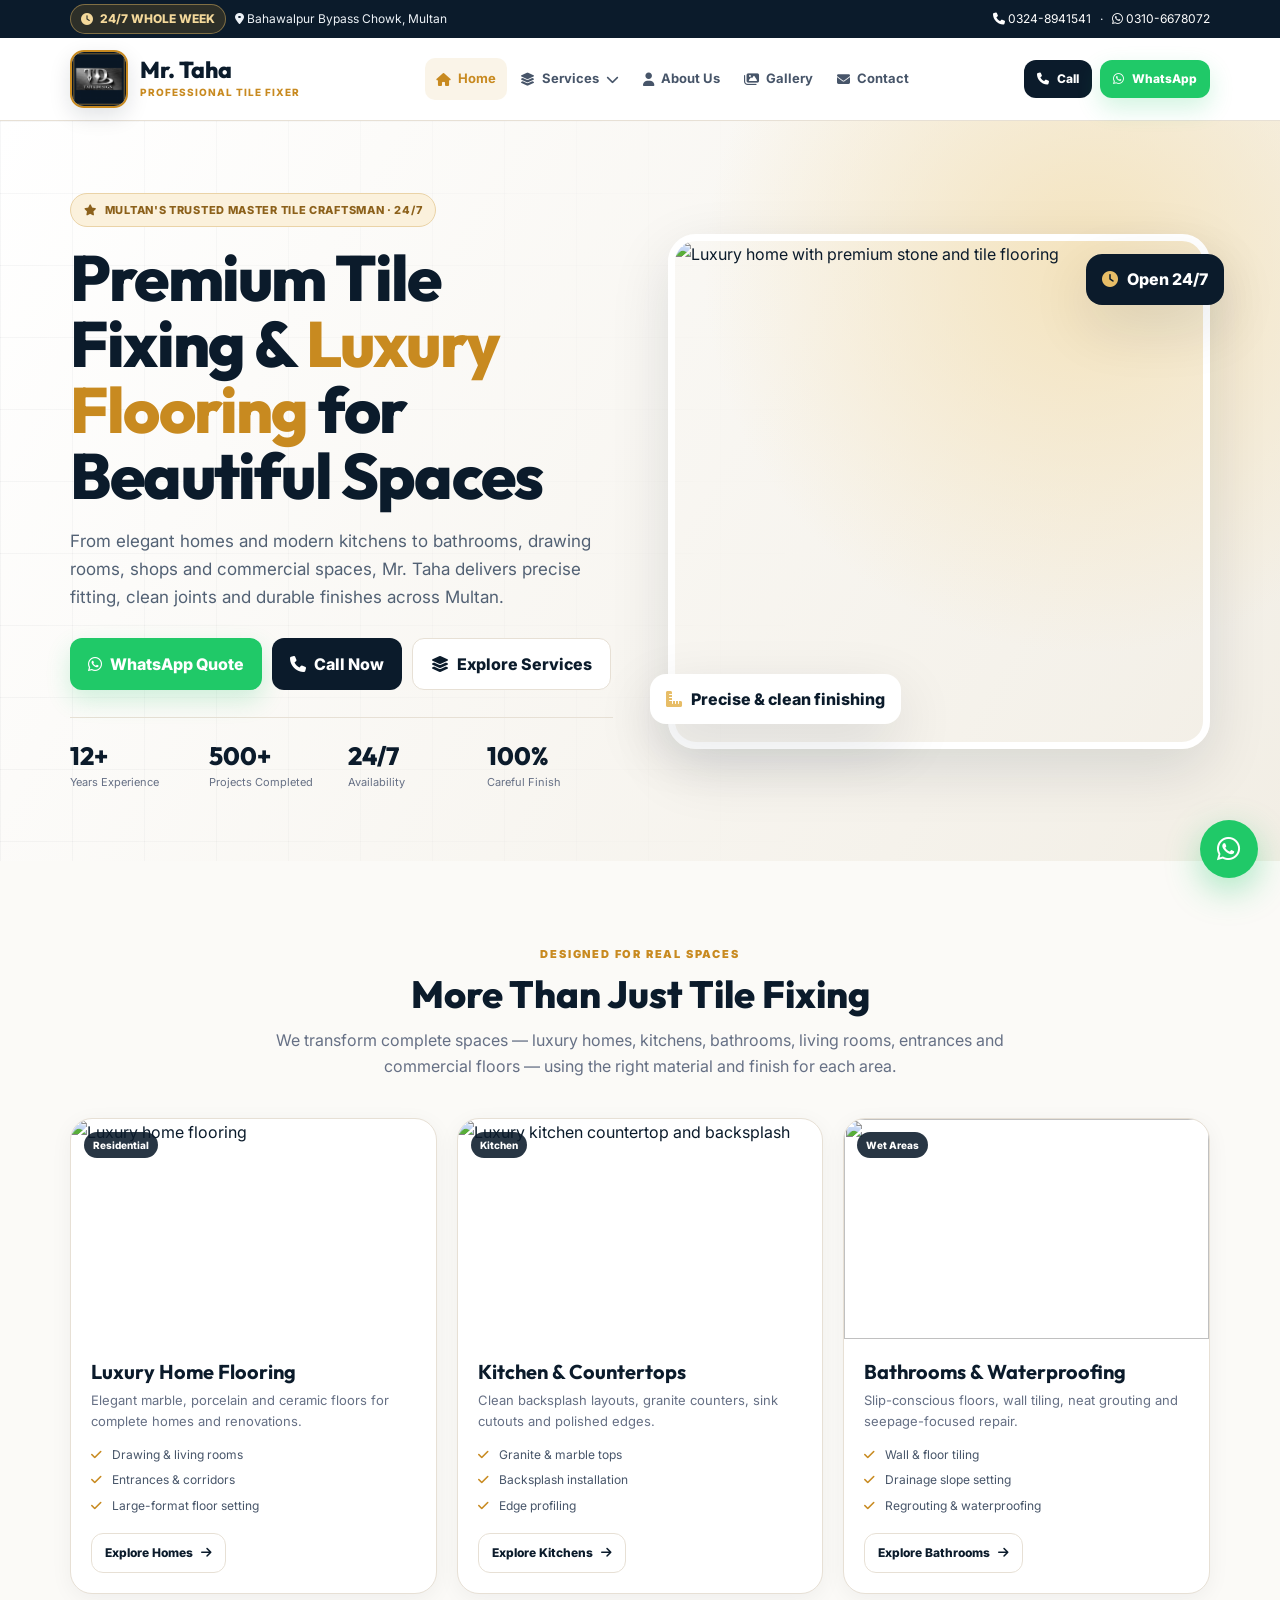
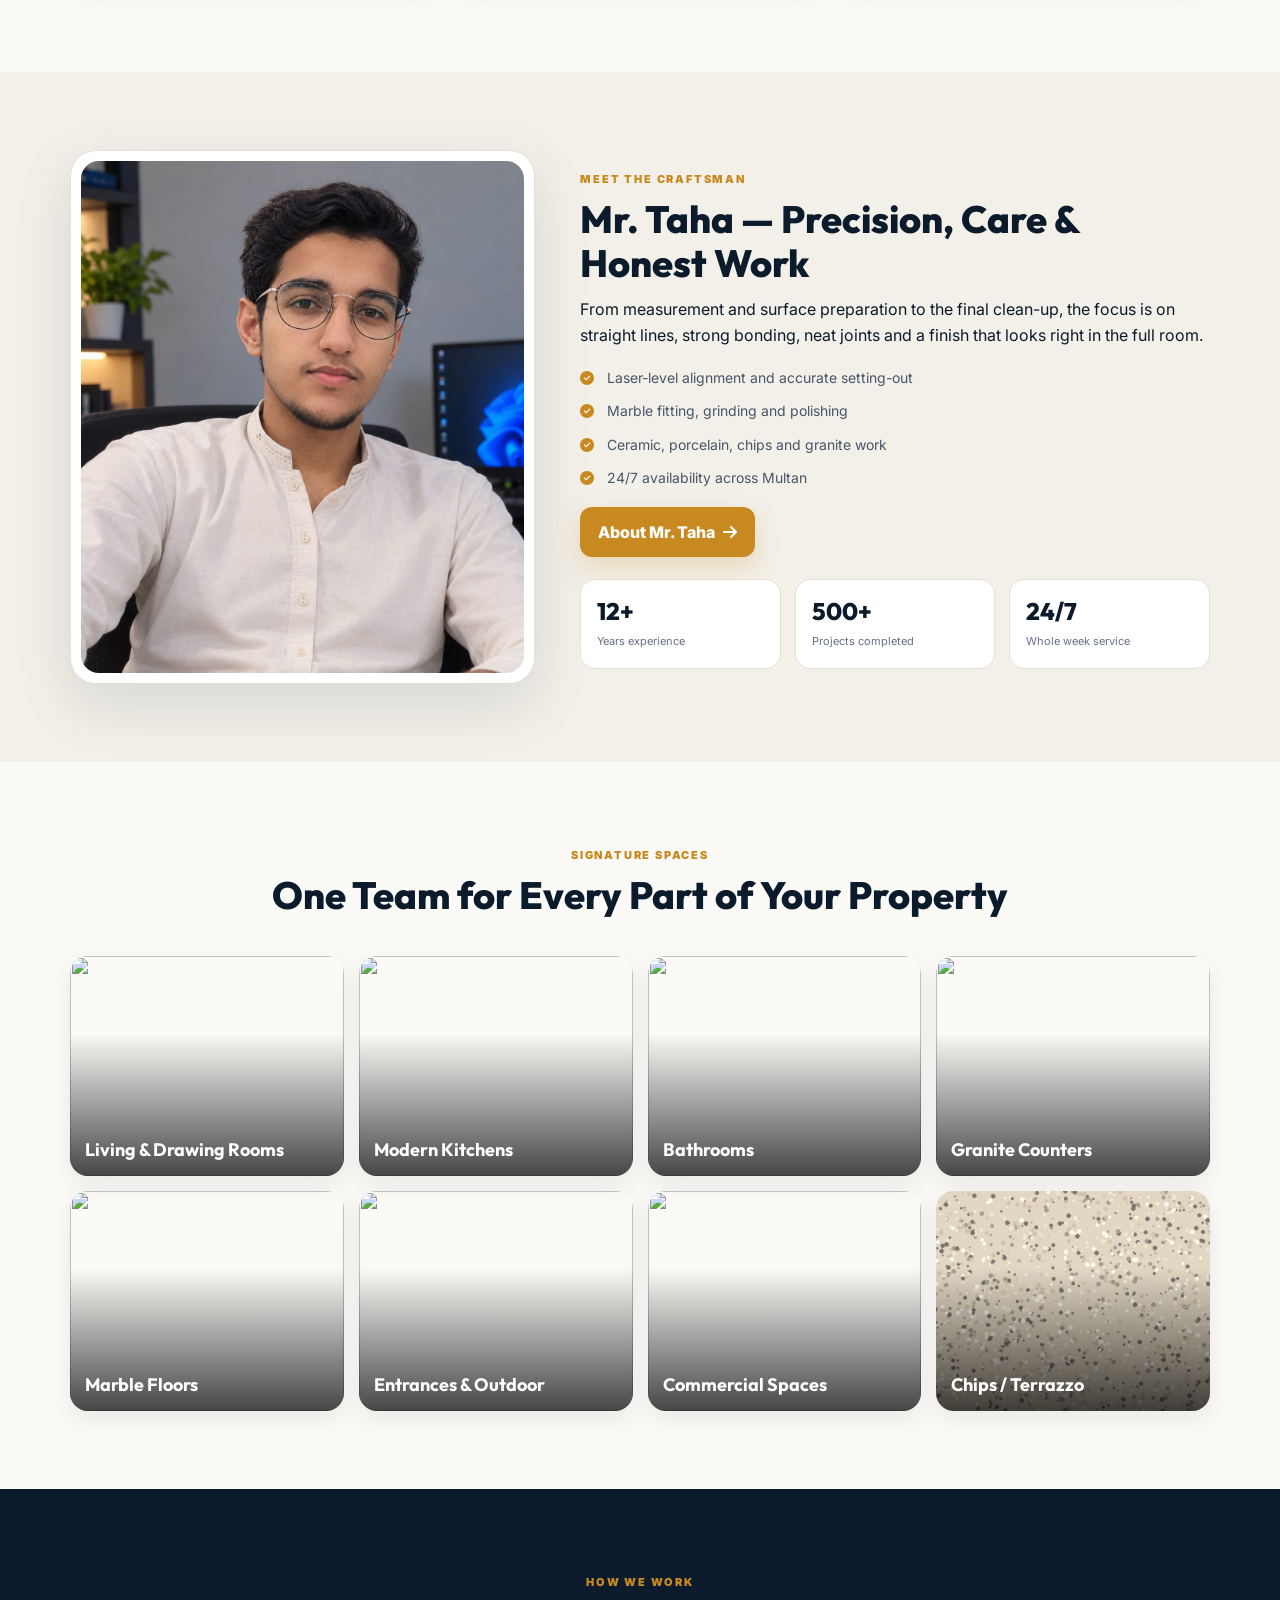
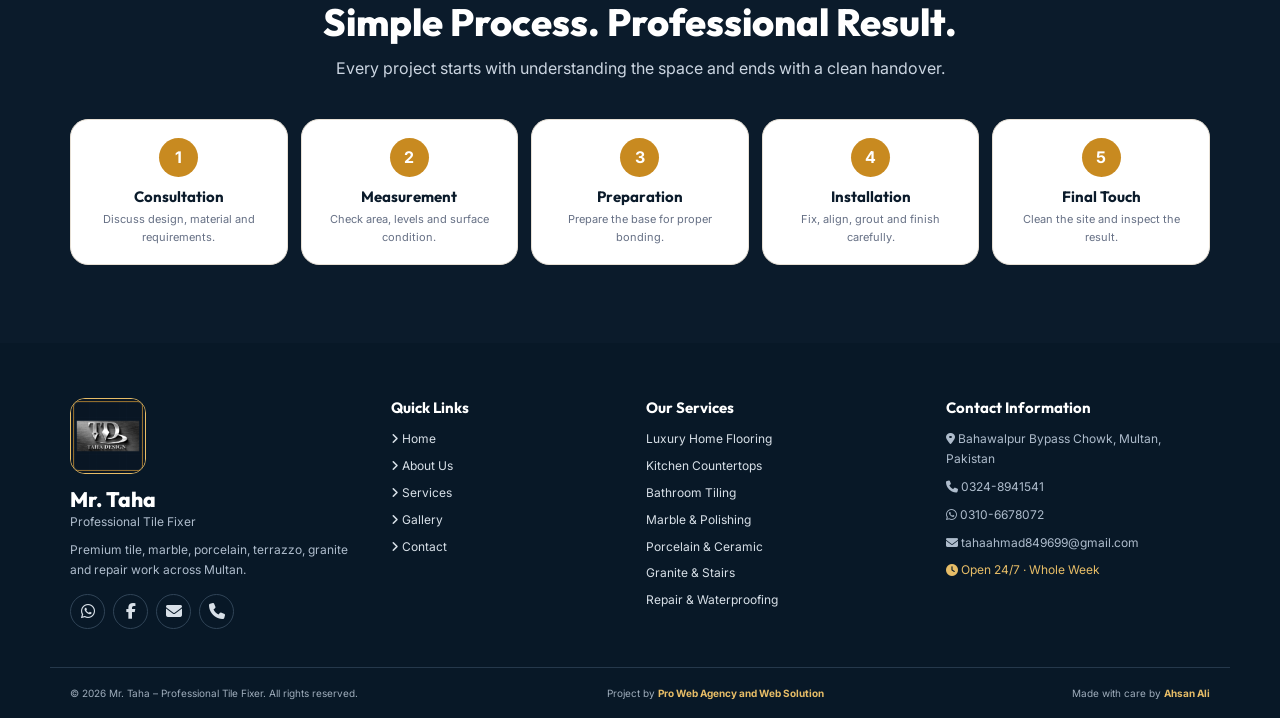
==== index.html @ 1ccae871 "Initial commit" ====
<!doctype html><html lang="en"><head><meta charset="utf-8"><meta name="viewport" content="width=device-width,initial-scale=1"><link rel="icon" href="favicon.png"><link rel="stylesheet" href="https://cdnjs.cloudflare.com/ajax/libs/font-awesome/6.5.2/css/all.min.css"><link rel="stylesheet" href="style.css"><title>Mr. Taha | Professional Tile Fixer Multan</title></head><body><div class="topbar"><div class="container"><div><span class="pill"><i class="fa-solid fa-clock"></i> 24/7 WHOLE WEEK</span> <span class="hide-mobile">&nbsp; <i class="fa-solid fa-location-dot"></i> Bahawalpur Bypass Chowk, Multan</span></div><div><a href="tel:03248941541"><i class="fa-solid fa-phone"></i> 0324-8941541</a> &nbsp; · &nbsp; <a href="https://wa.me/923106678072"><i class="fa-brands fa-whatsapp"></i> 0310-6678072</a></div></div></div><header class="site-header"><div class="container nav"><a class="brand" href="index.html"><img src="logo-square.png" alt="Taha Design logo"><span><b>Mr. Taha</b><small>Professional Tile Fixer</small></span></a><button class="hamb" aria-label="Open navigation" aria-expanded="false"><i class="fa-solid fa-bars"></i></button><nav class="menu" aria-label="Main navigation"><a href="index.html"><i class="fa-solid fa-house"></i> Home</a><div class="dropdown"><button class="drop-toggle"><i class="fa-solid fa-layer-group"></i> Services <i class="fa-solid fa-chevron-down"></i></button><div class="dropdown-menu"><a href="services.html#residential"><i class="fa-solid fa-house-chimney"></i> Luxury Homes</a><a href="services.html#kitchens"><i class="fa-solid fa-kitchen-set"></i> Kitchens & Countertops</a><a href="services.html#bathrooms"><i class="fa-solid fa-bath"></i> Bathrooms</a><a href="services.html#living"><i class="fa-solid fa-couch"></i> Living & Drawing Rooms</a><a href="services.html#materials"><i class="fa-solid fa-border-all"></i> Ceramic & Porcelain</a><a href="services.html#marble"><i class="fa-solid fa-gem"></i> Marble & Polishing</a><a href="services.html#granite"><i class="fa-solid fa-stairs"></i> Granite & Stairs</a><a href="services.html#repair"><i class="fa-solid fa-screwdriver-wrench"></i> Repair & Waterproofing</a></div></div><a href="about.html"><i class="fa-solid fa-user"></i> About Us</a><a href="gallery.html"><i class="fa-solid fa-images"></i> Gallery</a><a href="contact.html"><i class="fa-solid fa-envelope"></i> Contact</a></nav><div class="nav-cta"><a class="btn sm dark" href="tel:03248941541"><i class="fa-solid fa-phone"></i> Call</a><a class="btn sm wa" href="https://wa.me/923106678072"><i class="fa-brands fa-whatsapp"></i> WhatsApp</a></div></div></header><main><section class="hero"><div class="container hero-grid"><div class="reveal"><span class="eyebrow"><i class="fa-solid fa-star"></i> Multan's trusted master tile craftsman · 24/7</span><h1>Premium Tile Fixing & <span>Luxury Flooring</span> for Beautiful Spaces</h1><p>From elegant homes and modern kitchens to bathrooms, drawing rooms, shops and commercial spaces, Mr. Taha delivers precise fitting, clean joints and durable finishes across Multan.</p><div class="actions"><a class="btn wa" href="https://wa.me/923106678072?text=Salam%20Mr.%20Taha%2C%20I%20want%20a%20quote."><i class="fa-brands fa-whatsapp"></i> WhatsApp Quote</a><a class="btn dark" href="tel:03248941541"><i class="fa-solid fa-phone"></i> Call Now</a><a class="btn outline" href="services.html"><i class="fa-solid fa-layer-group"></i> Explore Services</a></div><div class="trust"><div><b>12+</b><span>Years Experience</span></div><div><b>500+</b><span>Projects Completed</span></div><div><b>24/7</b><span>Availability</span></div><div><b>100%</b><span>Careful Finish</span></div></div></div><div class="hero-media reveal"><img src="https://images.unsplash.com/photo-1600585154340-be6161a56a0c?auto=format&fit=crop&w=1200&q=88" alt="Luxury home with premium stone and tile flooring"><div class="hero-badge"><i class="fa-solid fa-clock"></i> Open 24/7</div><div class="hero-badge bottom"><i class="fa-solid fa-ruler-combined"></i> Precise & clean finishing</div></div></div></section>
<section class="section"><div class="container"><div class="section-head reveal"><span class="kicker">Designed for real spaces</span><h2>More Than Just Tile Fixing</h2><p>We transform complete spaces — luxury homes, kitchens, bathrooms, living rooms, entrances and commercial floors — using the right material and finish for each area.</p></div><div class="cards"><article class="card reveal"><div class="card-media"><img src="https://images.unsplash.com/photo-1600585154340-be6161a56a0c?auto=format&fit=crop&w=1200&q=88" alt="Luxury home flooring"><span class="tag">Residential</span></div><div class="card-body"><h3>Luxury Home Flooring</h3><p>Elegant marble, porcelain and ceramic floors for complete homes and renovations.</p><ul><li><i class="fa-solid fa-check"></i> Drawing & living rooms</li><li><i class="fa-solid fa-check"></i> Entrances & corridors</li><li><i class="fa-solid fa-check"></i> Large-format floor setting</li></ul><a class="btn sm outline" href="services.html#residential">Explore Homes <i class="fa-solid fa-arrow-right"></i></a></div></article><article class="card reveal"><div class="card-media"><img src="https://images.unsplash.com/photo-1556911220-e15b29be8c8f?auto=format&fit=crop&w=1000&q=88" alt="Luxury kitchen countertop and backsplash"><span class="tag">Kitchen</span></div><div class="card-body"><h3>Kitchen & Countertops</h3><p>Clean backsplash layouts, granite counters, sink cutouts and polished edges.</p><ul><li><i class="fa-solid fa-check"></i> Granite & marble tops</li><li><i class="fa-solid fa-check"></i> Backsplash installation</li><li><i class="fa-solid fa-check"></i> Edge profiling</li></ul><a class="btn sm outline" href="services.html#kitchens">Explore Kitchens <i class="fa-solid fa-arrow-right"></i></a></div></article><article class="card reveal"><div class="card-media"><img src="https://images.unsplash.com/photo-1584622650111-993a426fbf0a?auto=format&fit=crop&w=1000&q=88 alt="Luxury tiled bathroom"><span class="tag">Wet Areas</span></div><div class="card-body"><h3>Bathrooms & Waterproofing</h3><p>Slip-conscious floors, wall tiling, neat grouting and seepage-focused repair.</p><ul><li><i class="fa-solid fa-check"></i> Wall & floor tiling</li><li><i class="fa-solid fa-check"></i> Drainage slope setting</li><li><i class="fa-solid fa-check"></i> Regrouting & waterproofing</li></ul><a class="btn sm outline" href="services.html#bathrooms">Explore Bathrooms <i class="fa-solid fa-arrow-right"></i></a></div></article></div></div></section>
<section class="section soft"><div class="container split"><div class="owner-photo reveal"><img src="taha-owner.jpg" alt="Mr. Taha - Professional Tile Fixer"></div><div class="reveal"><span class="kicker">Meet the craftsman</span><h2>Mr. Taha — Precision, Care & Honest Work</h2><p>From measurement and surface preparation to the final clean-up, the focus is on straight lines, strong bonding, neat joints and a finish that looks right in the full room.</p><ul class="checklist"><li><i class="fa-solid fa-circle-check"></i> Laser-level alignment and accurate setting-out</li><li><i class="fa-solid fa-circle-check"></i> Marble fitting, grinding and polishing</li><li><i class="fa-solid fa-circle-check"></i> Ceramic, porcelain, chips and granite work</li><li><i class="fa-solid fa-circle-check"></i> 24/7 availability across Multan</li></ul><a class="btn gold" href="about.html">About Mr. Taha <i class="fa-solid fa-arrow-right"></i></a><div class="stats"><div class="stat"><b>12+</b><span>Years experience</span></div><div class="stat"><b>500+</b><span>Projects completed</span></div><div class="stat"><b>24/7</b><span>Whole week service</span></div></div></div></div></section>
<section class="section"><div class="container"><div class="section-head reveal"><span class="kicker">Signature spaces</span><h2>One Team for Every Part of Your Property</h2></div><div class="space-grid"><div class="space reveal"><img src="https://images.unsplash.com/photo-1618221195710-dd6b41faaea6?auto=format&fit=crop&w=1000&q=88 alt="Luxury living room"><span class="space-label">Living & Drawing Rooms</span></div><div class="space reveal"><img src="https://images.unsplash.com/photo-1556911220-e15b29be8c8f?auto=format&fit=crop&w=1000&q=88 alt="Kitchen interior"><span class="space-label">Modern Kitchens</span></div><div class="space reveal"><img src="https://images.unsplash.com/photo-1584622650111-993a426fbf0a?auto=format&fit=crop&w=1000&q=88 alt="Bathroom interior"><span class="space-label">Bathrooms</span></div><div class="space reveal"><img src="https://images.unsplash.com/photo-1556912173-46c336c7fd55?auto=format&fit=crop&w=1000&q=88 alt="Granite kitchen surface"><span class="space-label">Granite Counters</span></div><div class="space reveal"><img src="https://images.unsplash.com/photo-1600607687920-4e2a09cf159d?auto=format&fit=crop&w=1000&q=88 alt="Marble interior"><span class="space-label">Marble Floors</span></div><div class="space reveal"><img src="https://images.unsplash.com/photo-1600607687939-ce8a6c25118c?auto=format&fit=crop&w=1000&q=88 alt="Outdoor tiled area"><span class="space-label">Entrances & Outdoor</span></div><div class="space reveal"><img src="https://images.unsplash.com/photo-1497366754035-f200968a6e72?auto=format&fit=crop&w=1000&q=88 alt="Commercial interior"><span class="space-label">Commercial Spaces</span></div><div class="space reveal"><img src="product-chips.jpg" alt="Terrazzo chips flooring"><span class="space-label">Chips / Terrazzo</span></div></div></div></section>
<section class="section darksec"><div class="container"><div class="section-head reveal"><span class="kicker">How we work</span><h2>Simple Process. Professional Result.</h2><p>Every project starts with understanding the space and ends with a clean handover.</p></div><div class="process"><div class="step reveal"><b>1</b><h3>Consultation</h3><p>Discuss design, material and requirements.</p></div><div class="step reveal"><b>2</b><h3>Measurement</h3><p>Check area, levels and surface condition.</p></div><div class="step reveal"><b>3</b><h3>Preparation</h3><p>Prepare the base for proper bonding.</p></div><div class="step reveal"><b>4</b><h3>Installation</h3><p>Fix, align, grout and finish carefully.</p></div><div class="step reveal"><b>5</b><h3>Final Touch</h3><p>Clean the site and inspect the result.</p></div></div></div></section></main><footer><div class="container footer-main"><div class="footer-brand"><img src="logo-square.png" alt="Taha Design logo"><h3>Mr. Taha</h3><p>Professional Tile Fixer</p><p style="margin-top:8px">Premium tile, marble, porcelain, terrazzo, granite and repair work across Multan.</p><div class="socials"><a href="https://wa.me/923106678072" aria-label="WhatsApp"><i class="fa-brands fa-whatsapp"></i></a><a href="https://www.facebook.com/share/1JeWxAQFuJ/" aria-label="Facebook"><i class="fa-brands fa-facebook-f"></i></a><a href="mailto:tahaahmad849699@gmail.com" aria-label="Email"><i class="fa-solid fa-envelope"></i></a><a href="tel:03248941541" aria-label="Phone"><i class="fa-solid fa-phone"></i></a></div></div><div class="footer-col"><h3>Quick Links</h3><ul class="footer-links"><li><a href="index.html"><i class="fa-solid fa-angle-right"></i> Home</a></li><li><a href="about.html"><i class="fa-solid fa-angle-right"></i> About Us</a></li><li><a href="services.html"><i class="fa-solid fa-angle-right"></i> Services</a></li><li><a href="gallery.html"><i class="fa-solid fa-angle-right"></i> Gallery</a></li><li><a href="contact.html"><i class="fa-solid fa-angle-right"></i> Contact</a></li></ul></div><div class="footer-col"><h3>Our Services</h3><ul class="footer-links"><li>Luxury Home Flooring</li><li>Kitchen Countertops</li><li>Bathroom Tiling</li><li>Marble & Polishing</li><li>Porcelain & Ceramic</li><li>Granite & Stairs</li><li>Repair & Waterproofing</li></ul></div><div class="footer-col"><h3>Contact Information</h3><p><i class="fa-solid fa-location-dot"></i> Bahawalpur Bypass Chowk, Multan, Pakistan</p><p style="margin-top:8px"><a href="tel:03248941541"><i class="fa-solid fa-phone"></i> 0324-8941541</a></p><p style="margin-top:8px"><a href="https://wa.me/923106678072"><i class="fa-brands fa-whatsapp"></i> 0310-6678072</a></p><p style="margin-top:8px"><a href="mailto:tahaahmad849699@gmail.com"><i class="fa-solid fa-envelope"></i> tahaahmad849699@gmail.com</a></p><p style="margin-top:8px;color:var(--gold2)"><i class="fa-solid fa-clock"></i> Open 24/7 · Whole Week</p></div></div><div class="container footer-bottom"><span>© 2026 Mr. Taha – Professional Tile Fixer. All rights reserved.</span><span>Project by <b class="goldtxt">Pro Web Agency and Web Solution</b></span><span>Made with care by <b class="goldtxt">Ahsan Ali</b></span></div></footer><a class="floating-wa" href="https://wa.me/923106678072?text=Salam%20Mr.%20Taha%2C%20I%20need%20a%20tile%20fixing%20quote." aria-label="Chat on WhatsApp"><i class="fa-brands fa-whatsapp"></i></a><button class="to-top" aria-label="Back to top"><i class="fa-solid fa-arrow-up"></i></button><script src="main.js"></script></body></html>
---- style.css ----
@import url('https://fonts.googleapis.com/css2?family=Inter:wght@400;500;600;700&family=Outfit:wght@500;600;700;800&display=swap');
:root{--navy:#0b1b2b;--navy2:#13283d;--gold:#c88a20;--gold2:#e7bd67;--cream:#fbfaf7;--white:#fff;--muted:#667085;--line:#e7e0d5;--soft:#f3f0e9;--green:#20c968;--shadow:0 20px 60px rgba(11,27,43,.12);--radius:22px}
*{box-sizing:border-box;margin:0;padding:0}html{scroll-behavior:smooth}body{font-family:Inter,Arial,sans-serif;background:var(--cream);color:var(--navy);line-height:1.65;overflow-x:hidden}img{max-width:100%;display:block}a{text-decoration:none;color:inherit}button,input,select,textarea{font:inherit}.container{width:min(1180px,100%);margin:auto;padding:0 20px}
.topbar{background:var(--navy);color:#edf2f7;font-size:12px}.topbar .container{min-height:38px;display:flex;justify-content:space-between;align-items:center;gap:12px;flex-wrap:wrap}.topbar a{color:#fff}.topbar strong{color:var(--gold2)}.pill{display:inline-flex;align-items:center;gap:7px;background:rgba(200,138,32,.18);border:1px solid rgba(231,189,103,.45);color:#f4d99b;padding:4px 10px;border-radius:999px;font-weight:800}
.site-header{position:sticky;top:0;z-index:100;background:rgba(255,255,255,.96);backdrop-filter:blur(15px);border-bottom:1px solid var(--line)}.nav{height:82px;display:flex;align-items:center;gap:20px}.brand{display:flex;align-items:center;gap:12px;min-width:250px}.brand img{width:58px;height:58px;object-fit:cover;border-radius:14px;border:2px solid var(--gold);box-shadow:0 8px 22px rgba(11,27,43,.12)}.brand b{display:block;font:800 23px/1 Outfit}.brand small{display:block;color:var(--gold);font-size:10px;font-weight:800;letter-spacing:1px;text-transform:uppercase;margin-top:3px}.menu{display:flex;align-items:center;gap:2px;flex:1;justify-content:center}.menu>a,.drop-toggle{display:inline-flex;align-items:center;gap:7px;padding:10px 11px;border:0;background:transparent;border-radius:10px;color:#475569;font-size:13px;font-weight:700;cursor:pointer}.menu>a:hover,.menu>a.active,.drop-toggle:hover{color:var(--gold);background:#faf4e8}.dropdown{position:relative}.dropdown-menu{position:absolute;left:0;top:calc(100% + 8px);min-width:260px;background:#fff;border:1px solid var(--line);border-radius:16px;padding:8px;box-shadow:var(--shadow);opacity:0;visibility:hidden;transform:translateY(8px);transition:.22s}.dropdown:hover .dropdown-menu,.dropdown.open .dropdown-menu{opacity:1;visibility:visible;transform:none}.dropdown-menu a{display:flex;align-items:center;gap:9px;padding:10px 11px;border-radius:9px;font-size:13px;font-weight:600}.dropdown-menu a:hover{background:#faf4e8;color:var(--gold)}.dropdown-menu i{width:18px;text-align:center;color:var(--gold)}.nav-cta{display:flex;gap:8px}.hamb{display:none;border:1px solid var(--line);background:#fff;border-radius:11px;padding:10px 12px;font-size:18px;color:var(--navy)}
.btn{display:inline-flex;align-items:center;justify-content:center;gap:8px;border:0;border-radius:12px;padding:12px 18px;font-weight:800;cursor:pointer;transition:transform .25s,box-shadow .25s}.btn:hover{transform:translateY(-3px)}.btn.gold{background:var(--gold);color:#fff;box-shadow:0 10px 25px rgba(200,138,32,.25)}.btn.dark{background:var(--navy);color:#fff}.btn.wa{background:var(--green);color:#fff;box-shadow:0 10px 25px rgba(32,201,104,.2)}.btn.outline{background:#fff;border:1px solid var(--line)}.btn.sm{padding:9px 13px;font-size:12px}
.hero{position:relative;padding:72px 0 70px;background:radial-gradient(circle at 85% 20%,#f4e3bd 0,transparent 31%),linear-gradient(120deg,#fff 0,#f2eee5 100%)}.hero:before{content:"";position:absolute;inset:0;background-image:linear-gradient(90deg,rgba(11,27,43,.035) 1px,transparent 1px),linear-gradient(rgba(11,27,43,.035) 1px,transparent 1px);background-size:72px 72px;mask-image:linear-gradient(to right,black,transparent 65%);pointer-events:none}.hero-grid{position:relative;display:grid;grid-template-columns:1fr 1fr;gap:55px;align-items:center}.eyebrow{display:inline-flex;align-items:center;gap:8px;padding:7px 13px;border-radius:999px;background:#fbf1dc;border:1px solid #ead3a7;color:#8c611b;font-size:11px;font-weight:800;text-transform:uppercase;letter-spacing:.7px}.hero h1{font:800 clamp(42px,5vw,66px)/1.03 Outfit;letter-spacing:-1.8px;margin:18px 0}.hero h1 span{color:var(--gold)}.hero p{font-size:17px;color:#526174;max-width:640px}.actions{display:flex;flex-wrap:wrap;gap:10px;margin:27px 0}.trust{display:grid;grid-template-columns:repeat(4,1fr);gap:14px;border-top:1px solid var(--line);padding-top:22px}.trust b{font:800 25px Outfit}.trust span{display:block;color:var(--muted);font-size:11px}.hero-media{position:relative}.hero-media img{width:100%;height:515px;object-fit:cover;border-radius:28px;border:7px solid #fff;box-shadow:var(--shadow)}.hero-badge{position:absolute;right:-14px;top:20px;background:var(--navy);color:#fff;border-radius:16px;padding:12px 16px;box-shadow:var(--shadow);font-weight:800}.hero-badge i{color:var(--gold2);margin-right:6px}.hero-badge.bottom{right:auto;left:-18px;top:auto;bottom:25px;background:#fff;color:var(--navy)}
.section{padding:78px 0}.soft{background:var(--soft)}.darksec{background:var(--navy);color:#fff}.section-head{max-width:760px;margin:0 auto 38px;text-align:center}.kicker{color:var(--gold);font-size:11px;font-weight:900;letter-spacing:1.8px;text-transform:uppercase}.section h2{font:800 38px/1.15 Outfit;margin:8px 0 10px}.section-head p{color:var(--muted)}.darksec .section-head p{color:#cbd5e1}.cards{display:grid;grid-template-columns:repeat(3,1fr);gap:20px}.card{background:#fff;border:1px solid var(--line);border-radius:var(--radius);overflow:hidden;box-shadow:0 5px 22px rgba(11,27,43,.05);transition:.3s}.card:hover{transform:translateY(-7px);box-shadow:var(--shadow)}.card-media{position:relative}.card img{width:100%;height:220px;object-fit:cover}.tag{position:absolute;left:13px;top:13px;background:rgba(11,27,43,.88);color:#fff;border-radius:999px;padding:5px 9px;font-size:10px;font-weight:800}.card-body{padding:20px}.card h3{font:700 20px Outfit;margin-bottom:6px}.card p{color:var(--muted);font-size:13px}.card ul{list-style:none;margin:12px 0}.card li{font-size:12px;color:#475569;margin:6px 0}.card li i{color:var(--gold);margin-right:7px}.card .btn{margin-top:5px}
.feature-grid{display:grid;grid-template-columns:repeat(4,1fr);gap:16px}.feature{background:#fff;border:1px solid var(--line);border-radius:18px;padding:22px}.icon{width:45px;height:45px;display:grid;place-items:center;border-radius:13px;background:#fbf1dc;color:var(--gold);font-size:19px;margin-bottom:13px}.feature h3{font:700 17px Outfit}.feature p{font-size:12px;color:var(--muted);margin-top:5px}.split{display:grid;grid-template-columns:.85fr 1.15fr;gap:45px;align-items:center}.owner-photo{background:#fff;padding:10px;border-radius:26px;box-shadow:var(--shadow);border:1px solid var(--line)}.owner-photo img{width:100%;height:auto;object-fit:contain;border-radius:18px}.checklist{list-style:none;margin:18px 0}.checklist li{margin:10px 0;color:#475569;font-size:14px}.checklist i{color:var(--gold);margin-right:9px}.stats{display:grid;grid-template-columns:repeat(3,1fr);gap:14px;margin-top:22px}.stat{background:#fff;border:1px solid var(--line);border-radius:15px;padding:16px}.stat b{display:block;font:800 24px Outfit}.stat span{font-size:11px;color:var(--muted)}
.space-grid{display:grid;grid-template-columns:repeat(4,1fr);gap:15px}.space{position:relative;height:220px;border-radius:18px;overflow:hidden;box-shadow:0 8px 25px rgba(11,27,43,.08)}.space img{width:100%;height:100%;object-fit:cover;transition:.5s}.space:hover img{transform:scale(1.07)}.space:after{content:"";position:absolute;inset:35% 0 0;background:linear-gradient(transparent,rgba(0,0,0,.72))}.space .space-label{position:absolute;z-index:2;bottom:15px;left:15px;color:#fff;font:700 18px Outfit}.process{display:grid;grid-template-columns:repeat(5,1fr);gap:13px}.step{background:#fff;color:var(--navy);border:1px solid var(--line);border-radius:18px;padding:18px;text-align:center}.step b{display:grid;place-items:center;width:39px;height:39px;margin:0 auto 10px;border-radius:50%;background:var(--gold);color:#fff}.step h3{font:700 15px Outfit}.step p{font-size:11px;color:var(--muted);margin-top:4px}
.page-hero{padding:58px 0;background:linear-gradient(115deg,var(--navy),#203b55);color:#fff}.page-hero h1{font:800 46px Outfit}.page-hero p{color:#d9e1e9;max-width:720px;margin-top:8px}.breadcrumb{color:var(--gold2);font-size:11px;font-weight:800;text-transform:uppercase;letter-spacing:1px}.service-detail{scroll-margin-top:105px}.detail{display:grid;grid-template-columns:1fr 1fr;gap:30px;align-items:center;padding:24px 0}.detail:nth-child(even){direction:rtl}.detail:nth-child(even)>*{direction:ltr}.detail img{height:330px;width:100%;object-fit:cover;border-radius:22px;box-shadow:var(--shadow)}.detail h3{font:800 29px Outfit}.detail p{color:var(--muted);margin:8px 0}.chips{display:flex;flex-wrap:wrap;gap:8px;margin:13px 0}.chips span{background:#fbf1dc;border:1px solid #ead3a7;color:#805919;border-radius:999px;padding:6px 9px;font-size:11px;font-weight:700}
.gallery-filters{display:flex;gap:8px;flex-wrap:wrap;margin-bottom:24px}.filter{border:1px solid var(--line);background:#fff;color:#475569;border-radius:999px;padding:8px 14px;cursor:pointer;font-weight:800;font-size:12px}.filter.active{background:var(--navy);color:#fff}.gallery-grid{display:grid;grid-template-columns:repeat(3,1fr);gap:16px}.gallery-item{position:relative;border-radius:18px;overflow:hidden;cursor:pointer;background:#ddd}.gallery-item img{width:100%;height:260px;object-fit:cover;transition:.45s}.gallery-item:hover img{transform:scale(1.05)}.gallery-item span{position:absolute;left:12px;bottom:12px;background:rgba(11,27,43,.86);color:#fff;padding:5px 9px;border-radius:8px;font-size:10px;font-weight:700}.modal{position:fixed;inset:0;background:rgba(2,8,23,.9);display:none;align-items:center;justify-content:center;z-index:200;padding:20px}.modal.show{display:flex}.modal img{max-width:94vw;max-height:86vh;border-radius:15px}.close{position:absolute;top:18px;right:25px;color:#fff;font-size:35px;cursor:pointer}
.contact-grid{display:grid;grid-template-columns:.85fr 1.15fr;gap:22px}.contact-cards{display:grid;grid-template-columns:repeat(2,1fr);gap:13px}.contact-card{background:#fff;border:1px solid var(--line);border-radius:17px;padding:18px}.contact-card .icon{margin-bottom:9px}.contact-card h3{font:700 16px Outfit}.contact-card p,.contact-card a{font-size:12px;color:var(--muted)}.map{background:#e9eef2;border-radius:22px;overflow:hidden;border:1px solid var(--line);min-height:100%}.map iframe{width:100%;height:100%;min-height:440px;border:0}.form-panel{background:#fff;border:1px solid var(--line);border-radius:22px;padding:25px;box-shadow:0 7px 25px rgba(11,27,43,.05)}.form-grid{display:grid;grid-template-columns:1fr 1fr;gap:14px}.field.full{grid-column:1/-1}label{display:block;font-size:10px;font-weight:900;text-transform:uppercase;color:#475569;letter-spacing:.6px;margin-bottom:6px}input,select,textarea{width:100%;padding:12px;border:1px solid #dbe1e7;border-radius:10px;background:#fff;outline:none}input:focus,select:focus,textarea:focus{border-color:var(--gold);box-shadow:0 0 0 3px rgba(200,138,32,.12)}textarea{min-height:120px;resize:vertical}
footer{background:#081827;color:#d8e0e8;margin-top:0}.footer-main{display:grid;grid-template-columns:1.3fr 1fr 1.2fr 1.2fr;gap:35px;padding:55px 20px 38px}.footer-brand img{width:76px;height:76px;border-radius:15px;border:1px solid var(--gold2);margin-bottom:12px}.footer-brand h3{font:800 21px Outfit;color:#fff}.footer-brand p,.footer-col p{font-size:12px;color:#aebccc}.footer-col h3{font:700 15px Outfit;color:#fff;margin-bottom:12px}.footer-links{list-style:none}.footer-links li{margin:7px 0;font-size:12px}.footer-links a:hover{color:var(--gold2)}.socials{display:flex;gap:8px;margin-top:14px}.socials a{width:35px;height:35px;border:1px solid #304457;border-radius:50%;display:grid;place-items:center;transition:.25s}.socials a:hover{background:var(--gold);border-color:var(--gold);color:#fff;transform:translateY(-3px)}.footer-bottom{border-top:1px solid #25384b;padding:17px 20px;display:flex;justify-content:space-between;gap:12px;flex-wrap:wrap;font-size:10px;color:#9eacbb}.goldtxt{color:var(--gold2)}.floating-wa{position:fixed;right:22px;bottom:22px;width:58px;height:58px;border-radius:50%;display:grid;place-items:center;background:var(--green);color:#fff;font-size:27px;z-index:90;box-shadow:0 12px 35px rgba(32,201,104,.38);animation:pulse 1.8s infinite}.to-top{position:fixed;right:23px;bottom:92px;width:38px;height:38px;border-radius:50%;background:var(--navy);color:#fff;display:grid;place-items:center;z-index:90;opacity:0;pointer-events:none;transition:.25s}.to-top.show{opacity:1;pointer-events:auto}@keyframes pulse{0%,100%{transform:scale(1)}50%{transform:scale(1.08)}}.reveal{opacity:0;transform:translateY(25px);transition:opacity .7s ease,transform .7s ease}.reveal.show{opacity:1;transform:none}
@media(max-width:1080px){.menu>a,.drop-toggle{padding:9px 7px;font-size:12px}.brand{min-width:220px}.nav-cta .btn{padding:8px 10px}.cards{grid-template-columns:repeat(2,1fr)}.feature-grid{grid-template-columns:repeat(2,1fr)}.space-grid{grid-template-columns:repeat(2,1fr)}.footer-main{grid-template-columns:repeat(2,1fr)}}
@media(max-width:900px){.hamb{display:block;margin-left:auto}.nav-cta{display:none}.menu{position:absolute;left:14px;right:14px;top:calc(100% + 8px);display:none;flex-direction:column;align-items:stretch;justify-content:flex-start;background:#fff;border:1px solid var(--line);border-radius:18px;padding:10px;box-shadow:var(--shadow);max-height:calc(100vh - 90px);overflow:auto}.site-header.open .menu{display:flex}.menu>a,.drop-toggle{width:100%;justify-content:flex-start;padding:13px}.dropdown-menu{position:static;display:none;opacity:1;visibility:visible;transform:none;box-shadow:none;border:0;background:#fafafa;margin:3px 0 4px 14px;border-left:2px solid var(--gold);border-radius:0}.dropdown.open .dropdown-menu{display:block}.hero-grid,.split,.contact-grid,.detail{grid-template-columns:1fr}.hero-media{order:-1}.hero-media img{height:390px}.detail:nth-child(even){direction:ltr}.process{grid-template-columns:repeat(2,1fr)}}
@media(max-width:640px){.container{padding:0 14px}.topbar .container{justify-content:center;text-align:center;padding:7px 14px}.topbar .hide-mobile{display:none}.nav{height:68px;padding:0 14px}.brand img{width:49px;height:49px}.brand b{font-size:19px}.brand small{font-size:8px}.hero{padding:48px 0}.hero h1{font-size:38px}.hero p{font-size:15px}.hero-media img{height:290px;border-width:5px}.hero-badge{right:8px;top:12px;font-size:11px}.hero-badge.bottom{left:8px;bottom:12px}.trust{grid-template-columns:repeat(2,1fr)}.section{padding:52px 0}.section h2{font-size:31px}.cards,.gallery-grid,.contact-cards,.form-grid{grid-template-columns:1fr}.feature-grid,.space-grid{grid-template-columns:1fr 1fr}.space{height:180px}.process{grid-template-columns:1fr}.detail img{height:250px}.footer-main{grid-template-columns:1fr;gap:25px;padding-top:42px}.footer-bottom{justify-content:center;text-align:center}.floating-wa{right:15px;bottom:15px}.to-top{right:16px;bottom:82px}.map iframe{min-height:330px}.owner-photo{padding:7px}}
@media(prefers-reduced-motion:reduce){*,*:before,*:after{animation:none!important;transition:none!important;scroll-behavior:auto!important}.reveal{opacity:1;transform:none}}
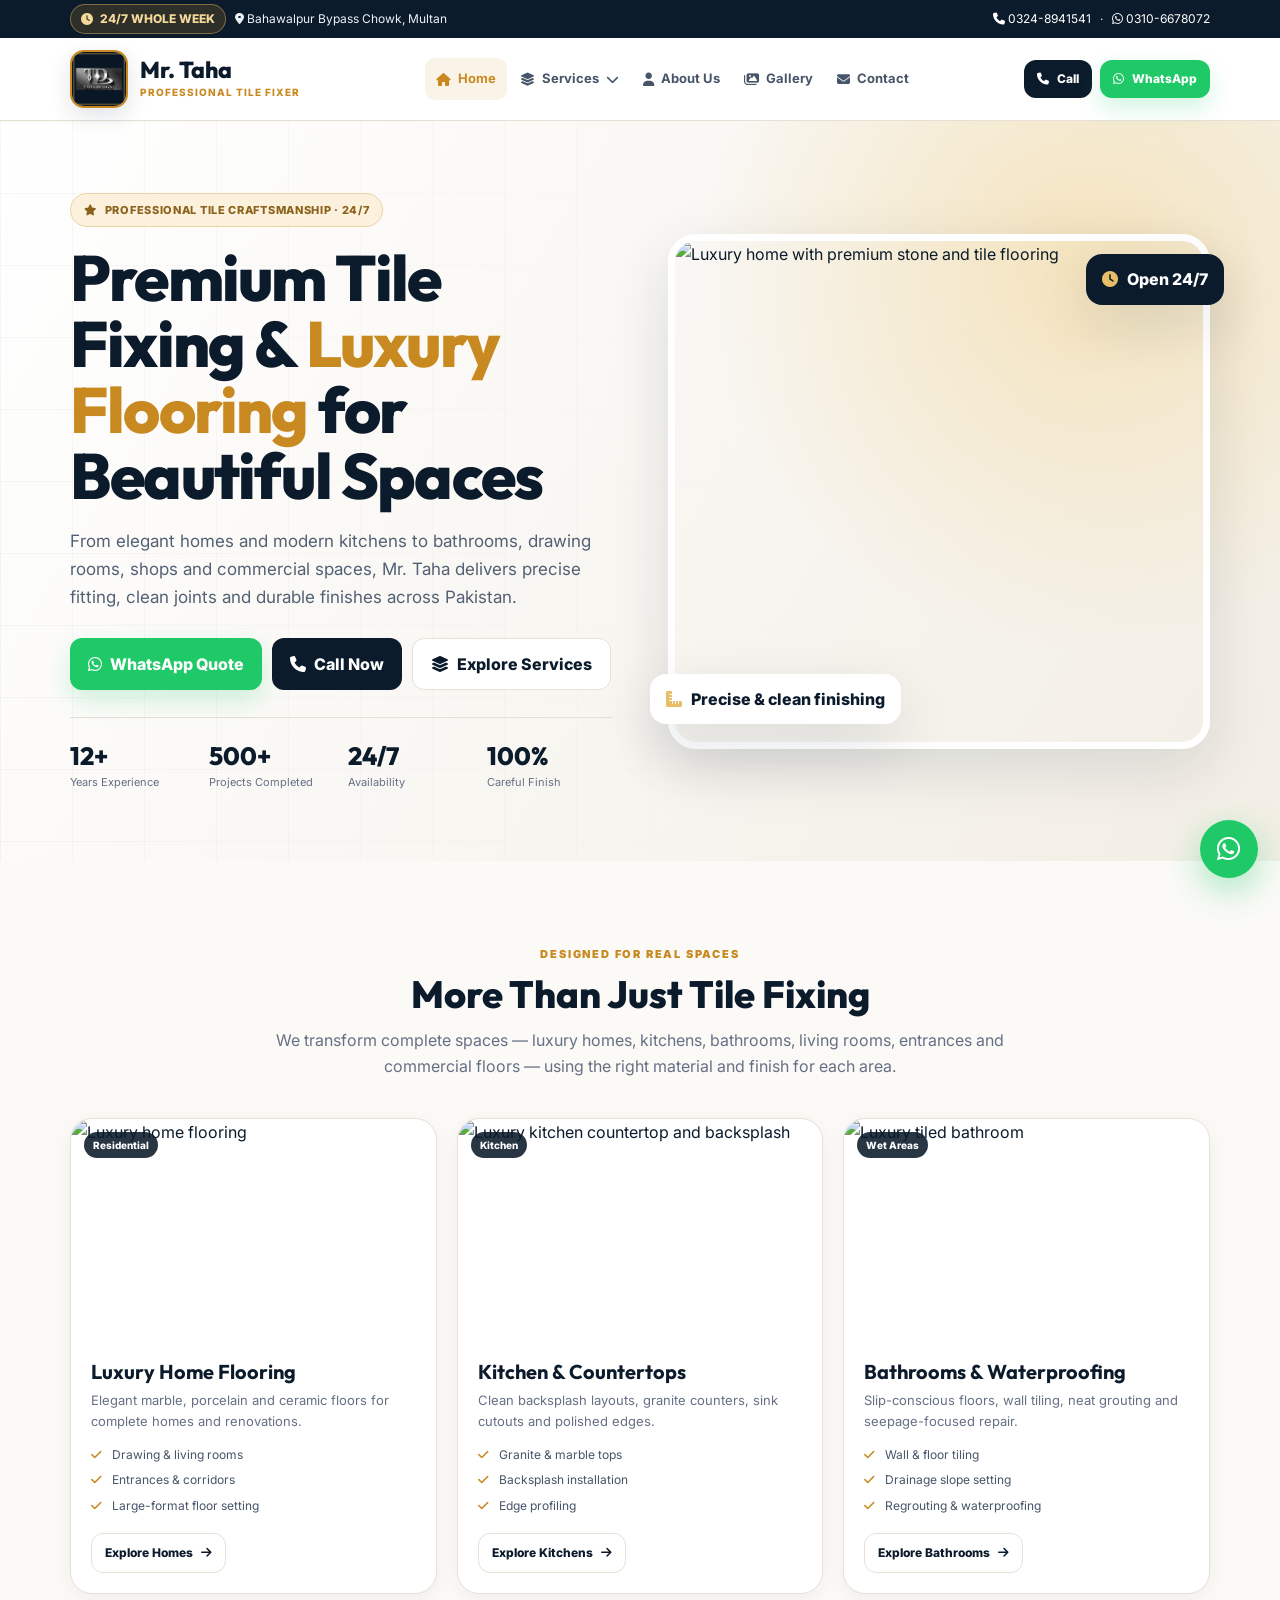
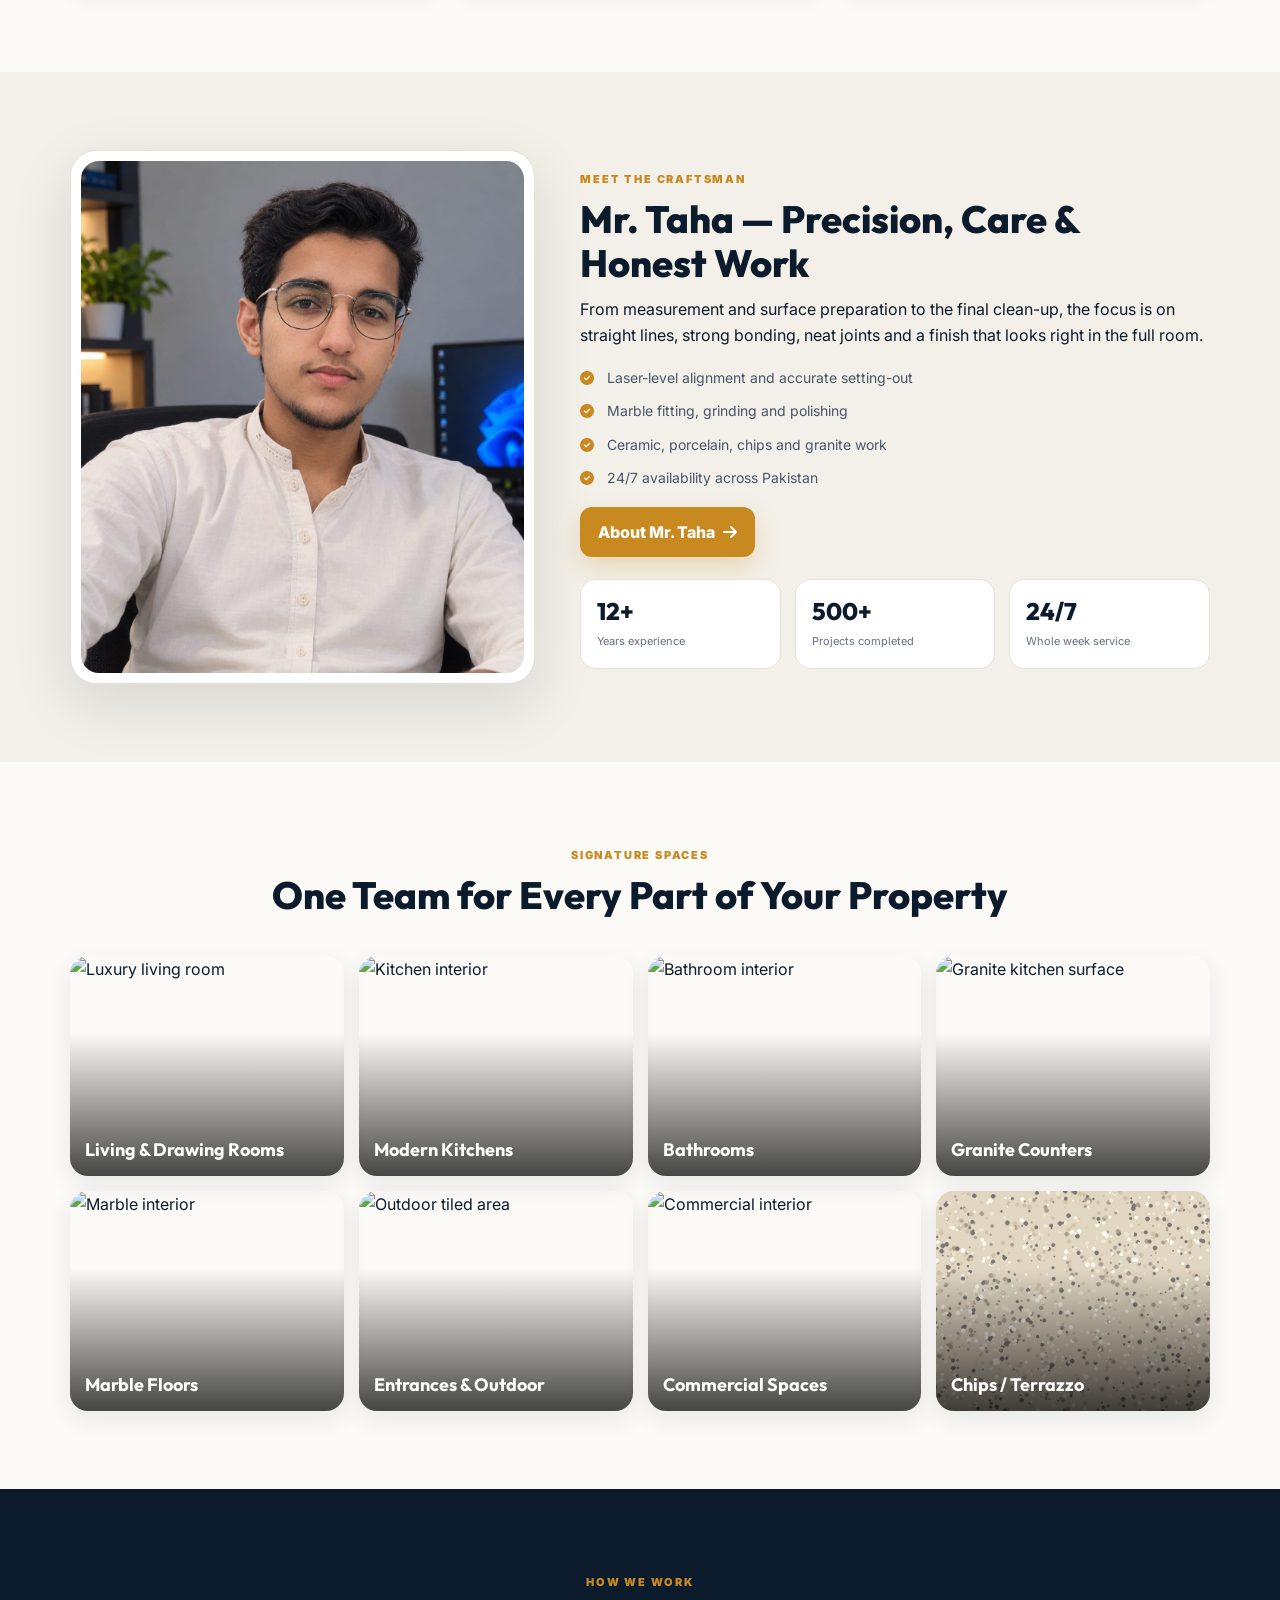
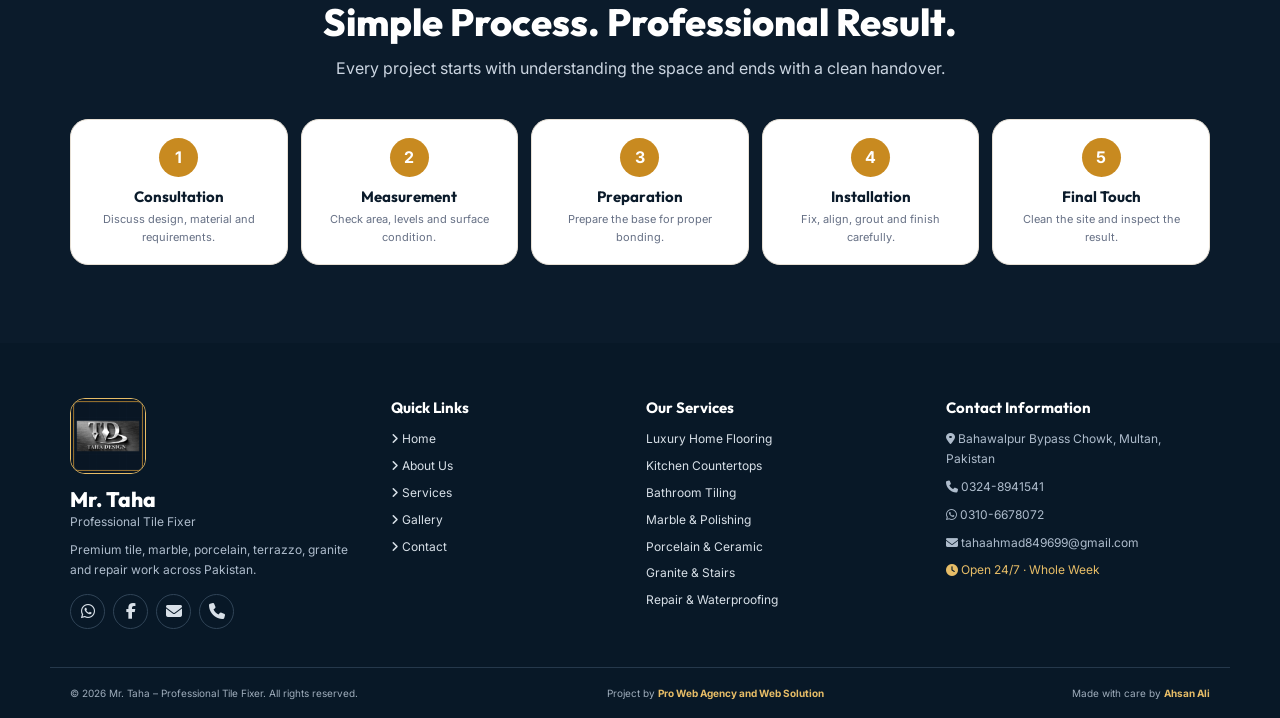
==== commit 99a03101: "Update website pages" ====
--- a/index.html
+++ b/index.html
@@ -1,5 +1,864 @@
-<!doctype html><html lang="en"><head><meta charset="utf-8"><meta name="viewport" content="width=device-width,initial-scale=1"><link rel="icon" href="favicon.png"><link rel="stylesheet" href="https://cdnjs.cloudflare.com/ajax/libs/font-awesome/6.5.2/css/all.min.css"><link rel="stylesheet" href="style.css"><title>Mr. Taha | Professional Tile Fixer Multan</title></head><body><div class="topbar"><div class="container"><div><span class="pill"><i class="fa-solid fa-clock"></i> 24/7 WHOLE WEEK</span> <span class="hide-mobile">&nbsp; <i class="fa-solid fa-location-dot"></i> Bahawalpur Bypass Chowk, Multan</span></div><div><a href="tel:03248941541"><i class="fa-solid fa-phone"></i> 0324-8941541</a> &nbsp; · &nbsp; <a href="https://wa.me/923106678072"><i class="fa-brands fa-whatsapp"></i> 0310-6678072</a></div></div></div><header class="site-header"><div class="container nav"><a class="brand" href="index.html"><img src="logo-square.png" alt="Taha Design logo"><span><b>Mr. Taha</b><small>Professional Tile Fixer</small></span></a><button class="hamb" aria-label="Open navigation" aria-expanded="false"><i class="fa-solid fa-bars"></i></button><nav class="menu" aria-label="Main navigation"><a href="index.html"><i class="fa-solid fa-house"></i> Home</a><div class="dropdown"><button class="drop-toggle"><i class="fa-solid fa-layer-group"></i> Services <i class="fa-solid fa-chevron-down"></i></button><div class="dropdown-menu"><a href="services.html#residential"><i class="fa-solid fa-house-chimney"></i> Luxury Homes</a><a href="services.html#kitchens"><i class="fa-solid fa-kitchen-set"></i> Kitchens & Countertops</a><a href="services.html#bathrooms"><i class="fa-solid fa-bath"></i> Bathrooms</a><a href="services.html#living"><i class="fa-solid fa-couch"></i> Living & Drawing Rooms</a><a href="services.html#materials"><i class="fa-solid fa-border-all"></i> Ceramic & Porcelain</a><a href="services.html#marble"><i class="fa-solid fa-gem"></i> Marble & Polishing</a><a href="services.html#granite"><i class="fa-solid fa-stairs"></i> Granite & Stairs</a><a href="services.html#repair"><i class="fa-solid fa-screwdriver-wrench"></i> Repair & Waterproofing</a></div></div><a href="about.html"><i class="fa-solid fa-user"></i> About Us</a><a href="gallery.html"><i class="fa-solid fa-images"></i> Gallery</a><a href="contact.html"><i class="fa-solid fa-envelope"></i> Contact</a></nav><div class="nav-cta"><a class="btn sm dark" href="tel:03248941541"><i class="fa-solid fa-phone"></i> Call</a><a class="btn sm wa" href="https://wa.me/923106678072"><i class="fa-brands fa-whatsapp"></i> WhatsApp</a></div></div></header><main><section class="hero"><div class="container hero-grid"><div class="reveal"><span class="eyebrow"><i class="fa-solid fa-star"></i> Multan's trusted master tile craftsman · 24/7</span><h1>Premium Tile Fixing & <span>Luxury Flooring</span> for Beautiful Spaces</h1><p>From elegant homes and modern kitchens to bathrooms, drawing rooms, shops and commercial spaces, Mr. Taha delivers precise fitting, clean joints and durable finishes across Multan.</p><div class="actions"><a class="btn wa" href="https://wa.me/923106678072?text=Salam%20Mr.%20Taha%2C%20I%20want%20a%20quote."><i class="fa-brands fa-whatsapp"></i> WhatsApp Quote</a><a class="btn dark" href="tel:03248941541"><i class="fa-solid fa-phone"></i> Call Now</a><a class="btn outline" href="services.html"><i class="fa-solid fa-layer-group"></i> Explore Services</a></div><div class="trust"><div><b>12+</b><span>Years Experience</span></div><div><b>500+</b><span>Projects Completed</span></div><div><b>24/7</b><span>Availability</span></div><div><b>100%</b><span>Careful Finish</span></div></div></div><div class="hero-media reveal"><img src="https://images.unsplash.com/photo-1600585154340-be6161a56a0c?auto=format&fit=crop&w=1200&q=88" alt="Luxury home with premium stone and tile flooring"><div class="hero-badge"><i class="fa-solid fa-clock"></i> Open 24/7</div><div class="hero-badge bottom"><i class="fa-solid fa-ruler-combined"></i> Precise & clean finishing</div></div></div></section>
-<section class="section"><div class="container"><div class="section-head reveal"><span class="kicker">Designed for real spaces</span><h2>More Than Just Tile Fixing</h2><p>We transform complete spaces — luxury homes, kitchens, bathrooms, living rooms, entrances and commercial floors — using the right material and finish for each area.</p></div><div class="cards"><article class="card reveal"><div class="card-media"><img src="https://images.unsplash.com/photo-1600585154340-be6161a56a0c?auto=format&fit=crop&w=1200&q=88" alt="Luxury home flooring"><span class="tag">Residential</span></div><div class="card-body"><h3>Luxury Home Flooring</h3><p>Elegant marble, porcelain and ceramic floors for complete homes and renovations.</p><ul><li><i class="fa-solid fa-check"></i> Drawing & living rooms</li><li><i class="fa-solid fa-check"></i> Entrances & corridors</li><li><i class="fa-solid fa-check"></i> Large-format floor setting</li></ul><a class="btn sm outline" href="services.html#residential">Explore Homes <i class="fa-solid fa-arrow-right"></i></a></div></article><article class="card reveal"><div class="card-media"><img src="https://images.unsplash.com/photo-1556911220-e15b29be8c8f?auto=format&fit=crop&w=1000&q=88" alt="Luxury kitchen countertop and backsplash"><span class="tag">Kitchen</span></div><div class="card-body"><h3>Kitchen & Countertops</h3><p>Clean backsplash layouts, granite counters, sink cutouts and polished edges.</p><ul><li><i class="fa-solid fa-check"></i> Granite & marble tops</li><li><i class="fa-solid fa-check"></i> Backsplash installation</li><li><i class="fa-solid fa-check"></i> Edge profiling</li></ul><a class="btn sm outline" href="services.html#kitchens">Explore Kitchens <i class="fa-solid fa-arrow-right"></i></a></div></article><article class="card reveal"><div class="card-media"><img src="https://images.unsplash.com/photo-1584622650111-993a426fbf0a?auto=format&fit=crop&w=1000&q=88 alt="Luxury tiled bathroom"><span class="tag">Wet Areas</span></div><div class="card-body"><h3>Bathrooms & Waterproofing</h3><p>Slip-conscious floors, wall tiling, neat grouting and seepage-focused repair.</p><ul><li><i class="fa-solid fa-check"></i> Wall & floor tiling</li><li><i class="fa-solid fa-check"></i> Drainage slope setting</li><li><i class="fa-solid fa-check"></i> Regrouting & waterproofing</li></ul><a class="btn sm outline" href="services.html#bathrooms">Explore Bathrooms <i class="fa-solid fa-arrow-right"></i></a></div></article></div></div></section>
-<section class="section soft"><div class="container split"><div class="owner-photo reveal"><img src="taha-owner.jpg" alt="Mr. Taha - Professional Tile Fixer"></div><div class="reveal"><span class="kicker">Meet the craftsman</span><h2>Mr. Taha — Precision, Care & Honest Work</h2><p>From measurement and surface preparation to the final clean-up, the focus is on straight lines, strong bonding, neat joints and a finish that looks right in the full room.</p><ul class="checklist"><li><i class="fa-solid fa-circle-check"></i> Laser-level alignment and accurate setting-out</li><li><i class="fa-solid fa-circle-check"></i> Marble fitting, grinding and polishing</li><li><i class="fa-solid fa-circle-check"></i> Ceramic, porcelain, chips and granite work</li><li><i class="fa-solid fa-circle-check"></i> 24/7 availability across Multan</li></ul><a class="btn gold" href="about.html">About Mr. Taha <i class="fa-solid fa-arrow-right"></i></a><div class="stats"><div class="stat"><b>12+</b><span>Years experience</span></div><div class="stat"><b>500+</b><span>Projects completed</span></div><div class="stat"><b>24/7</b><span>Whole week service</span></div></div></div></div></section>
-<section class="section"><div class="container"><div class="section-head reveal"><span class="kicker">Signature spaces</span><h2>One Team for Every Part of Your Property</h2></div><div class="space-grid"><div class="space reveal"><img src="https://images.unsplash.com/photo-1618221195710-dd6b41faaea6?auto=format&fit=crop&w=1000&q=88 alt="Luxury living room"><span class="space-label">Living & Drawing Rooms</span></div><div class="space reveal"><img src="https://images.unsplash.com/photo-1556911220-e15b29be8c8f?auto=format&fit=crop&w=1000&q=88 alt="Kitchen interior"><span class="space-label">Modern Kitchens</span></div><div class="space reveal"><img src="https://images.unsplash.com/photo-1584622650111-993a426fbf0a?auto=format&fit=crop&w=1000&q=88 alt="Bathroom interior"><span class="space-label">Bathrooms</span></div><div class="space reveal"><img src="https://images.unsplash.com/photo-1556912173-46c336c7fd55?auto=format&fit=crop&w=1000&q=88 alt="Granite kitchen surface"><span class="space-label">Granite Counters</span></div><div class="space reveal"><img src="https://images.unsplash.com/photo-1600607687920-4e2a09cf159d?auto=format&fit=crop&w=1000&q=88 alt="Marble interior"><span class="space-label">Marble Floors</span></div><div class="space reveal"><img src="https://images.unsplash.com/photo-1600607687939-ce8a6c25118c?auto=format&fit=crop&w=1000&q=88 alt="Outdoor tiled area"><span class="space-label">Entrances & Outdoor</span></div><div class="space reveal"><img src="https://images.unsplash.com/photo-1497366754035-f200968a6e72?auto=format&fit=crop&w=1000&q=88 alt="Commercial interior"><span class="space-label">Commercial Spaces</span></div><div class="space reveal"><img src="product-chips.jpg" alt="Terrazzo chips flooring"><span class="space-label">Chips / Terrazzo</span></div></div></div></section>
-<section class="section darksec"><div class="container"><div class="section-head reveal"><span class="kicker">How we work</span><h2>Simple Process. Professional Result.</h2><p>Every project starts with understanding the space and ends with a clean handover.</p></div><div class="process"><div class="step reveal"><b>1</b><h3>Consultation</h3><p>Discuss design, material and requirements.</p></div><div class="step reveal"><b>2</b><h3>Measurement</h3><p>Check area, levels and surface condition.</p></div><div class="step reveal"><b>3</b><h3>Preparation</h3><p>Prepare the base for proper bonding.</p></div><div class="step reveal"><b>4</b><h3>Installation</h3><p>Fix, align, grout and finish carefully.</p></div><div class="step reveal"><b>5</b><h3>Final Touch</h3><p>Clean the site and inspect the result.</p></div></div></div></section></main><footer><div class="container footer-main"><div class="footer-brand"><img src="logo-square.png" alt="Taha Design logo"><h3>Mr. Taha</h3><p>Professional Tile Fixer</p><p style="margin-top:8px">Premium tile, marble, porcelain, terrazzo, granite and repair work across Multan.</p><div class="socials"><a href="https://wa.me/923106678072" aria-label="WhatsApp"><i class="fa-brands fa-whatsapp"></i></a><a href="https://www.facebook.com/share/1JeWxAQFuJ/" aria-label="Facebook"><i class="fa-brands fa-facebook-f"></i></a><a href="mailto:tahaahmad849699@gmail.com" aria-label="Email"><i class="fa-solid fa-envelope"></i></a><a href="tel:03248941541" aria-label="Phone"><i class="fa-solid fa-phone"></i></a></div></div><div class="footer-col"><h3>Quick Links</h3><ul class="footer-links"><li><a href="index.html"><i class="fa-solid fa-angle-right"></i> Home</a></li><li><a href="about.html"><i class="fa-solid fa-angle-right"></i> About Us</a></li><li><a href="services.html"><i class="fa-solid fa-angle-right"></i> Services</a></li><li><a href="gallery.html"><i class="fa-solid fa-angle-right"></i> Gallery</a></li><li><a href="contact.html"><i class="fa-solid fa-angle-right"></i> Contact</a></li></ul></div><div class="footer-col"><h3>Our Services</h3><ul class="footer-links"><li>Luxury Home Flooring</li><li>Kitchen Countertops</li><li>Bathroom Tiling</li><li>Marble & Polishing</li><li>Porcelain & Ceramic</li><li>Granite & Stairs</li><li>Repair & Waterproofing</li></ul></div><div class="footer-col"><h3>Contact Information</h3><p><i class="fa-solid fa-location-dot"></i> Bahawalpur Bypass Chowk, Multan, Pakistan</p><p style="margin-top:8px"><a href="tel:03248941541"><i class="fa-solid fa-phone"></i> 0324-8941541</a></p><p style="margin-top:8px"><a href="https://wa.me/923106678072"><i class="fa-brands fa-whatsapp"></i> 0310-6678072</a></p><p style="margin-top:8px"><a href="mailto:tahaahmad849699@gmail.com"><i class="fa-solid fa-envelope"></i> tahaahmad849699@gmail.com</a></p><p style="margin-top:8px;color:var(--gold2)"><i class="fa-solid fa-clock"></i> Open 24/7 · Whole Week</p></div></div><div class="container footer-bottom"><span>© 2026 Mr. Taha – Professional Tile Fixer. All rights reserved.</span><span>Project by <b class="goldtxt">Pro Web Agency and Web Solution</b></span><span>Made with care by <b class="goldtxt">Ahsan Ali</b></span></div></footer><a class="floating-wa" href="https://wa.me/923106678072?text=Salam%20Mr.%20Taha%2C%20I%20need%20a%20tile%20fixing%20quote." aria-label="Chat on WhatsApp"><i class="fa-brands fa-whatsapp"></i></a><button class="to-top" aria-label="Back to top"><i class="fa-solid fa-arrow-up"></i></button><script src="main.js"></script></body></html>+<!doctype html>
+<html lang="en">
+<head>
+<meta charset="utf-8">
+<meta name="viewport" content="width=device-width,initial-scale=1">
+<link rel="icon" href="favicon.png">
+<link rel="stylesheet" href="https://cdnjs.cloudflare.com/ajax/libs/font-awesome/6.5.2/css/all.min.css">
+<link rel="stylesheet" href="style.css">
+<title>Mr. Taha | Professional Tile Fixer</title>
+</head>
+
+<body>
+
+<div class="topbar">
+<div class="container">
+<div>
+<span class="pill">
+<i class="fa-solid fa-clock"></i> 24/7 WHOLE WEEK
+</span>
+<span class="hide-mobile">
+&nbsp; <i class="fa-solid fa-location-dot"></i> Bahawalpur Bypass Chowk, Multan
+</span>
+</div>
+
+<div>
+<a href="tel:03248941541">
+<i class="fa-solid fa-phone"></i> 0324-8941541
+</a>
+&nbsp; · &nbsp;
+<a href="https://wa.me/923106678072">
+<i class="fa-brands fa-whatsapp"></i> 0310-6678072
+</a>
+</div>
+</div>
+</div>
+
+<header class="site-header">
+<div class="container nav">
+
+<a class="brand" href="index.html">
+<img src="logo-square.png" alt="Taha Design logo">
+<span>
+<b>Mr. Taha</b>
+<small>Professional Tile Fixer</small>
+</span>
+</a>
+
+<button class="hamb" aria-label="Open navigation" aria-expanded="false">
+<i class="fa-solid fa-bars"></i>
+</button>
+
+<nav class="menu" aria-label="Main navigation">
+
+<a href="index.html">
+<i class="fa-solid fa-house"></i> Home
+</a>
+
+<div class="dropdown">
+<button class="drop-toggle">
+<i class="fa-solid fa-layer-group"></i> Services
+<i class="fa-solid fa-chevron-down"></i>
+</button>
+
+<div class="dropdown-menu">
+<a href="services.html#residential">
+<i class="fa-solid fa-house-chimney"></i> Luxury Homes
+</a>
+
+<a href="services.html#kitchens">
+<i class="fa-solid fa-kitchen-set"></i> Kitchens & Countertops
+</a>
+
+<a href="services.html#bathrooms">
+<i class="fa-solid fa-bath"></i> Bathrooms
+</a>
+
+<a href="services.html#living">
+<i class="fa-solid fa-couch"></i> Living & Drawing Rooms
+</a>
+
+<a href="services.html#materials">
+<i class="fa-solid fa-border-all"></i> Ceramic & Porcelain
+</a>
+
+<a href="services.html#marble">
+<i class="fa-solid fa-gem"></i> Marble & Polishing
+</a>
+
+<a href="services.html#granite">
+<i class="fa-solid fa-stairs"></i> Granite & Stairs
+</a>
+
+<a href="services.html#repair">
+<i class="fa-solid fa-screwdriver-wrench"></i> Repair & Waterproofing
+</a>
+</div>
+</div>
+
+<a href="about.html">
+<i class="fa-solid fa-user"></i> About Us
+</a>
+
+<a href="gallery.html">
+<i class="fa-solid fa-images"></i> Gallery
+</a>
+
+<a href="contact.html">
+<i class="fa-solid fa-envelope"></i> Contact
+</a>
+
+</nav>
+
+<div class="nav-cta">
+<a class="btn sm dark" href="tel:03248941541">
+<i class="fa-solid fa-phone"></i> Call
+</a>
+
+<a class="btn sm wa" href="https://wa.me/923106678072">
+<i class="fa-brands fa-whatsapp"></i> WhatsApp
+</a>
+</div>
+
+</div>
+</header>
+
+<main>
+
+<section class="hero">
+<div class="container hero-grid">
+
+<div class="reveal">
+
+<span class="eyebrow">
+<i class="fa-solid fa-star"></i>
+Professional tile craftsmanship · 24/7
+</span>
+
+<h1>
+Premium Tile Fixing &
+<span>Luxury Flooring</span>
+for Beautiful Spaces
+</h1>
+
+<p>
+From elegant homes and modern kitchens to bathrooms, drawing rooms,
+shops and commercial spaces, Mr. Taha delivers precise fitting,
+clean joints and durable finishes across Pakistan.
+</p>
+
+<div class="actions">
+
+<a class="btn wa"
+href="https://wa.me/923106678072?text=Salam%20Mr.%20Taha%2C%20I%20want%20a%20quote">
+<i class="fa-brands fa-whatsapp"></i> WhatsApp Quote
+</a>
+
+<a class="btn dark" href="tel:03248941541">
+<i class="fa-solid fa-phone"></i> Call Now
+</a>
+
+<a class="btn outline" href="services.html">
+<i class="fa-solid fa-layer-group"></i> Explore Services
+</a>
+
+</div>
+
+<div class="trust">
+
+<div>
+<b>12+</b>
+<span>Years Experience</span>
+</div>
+
+<div>
+<b>500+</b>
+<span>Projects Completed</span>
+</div>
+
+<div>
+<b>24/7</b>
+<span>Availability</span>
+</div>
+
+<div>
+<b>100%</b>
+<span>Careful Finish</span>
+</div>
+
+</div>
+</div>
+
+<div class="hero-media reveal">
+
+<img
+src="https://images.unsplash.com/photo-1600585154340-be6161a56a0c?auto=format&fit=crop&w=1200&q=88"
+alt="Luxury home with premium stone and tile flooring"
+>
+
+<div class="hero-badge">
+<i class="fa-solid fa-clock"></i> Open 24/7
+</div>
+
+<div class="hero-badge bottom">
+<i class="fa-solid fa-ruler-combined"></i>
+Precise & clean finishing
+</div>
+
+</div>
+
+</div>
+</section>
+
+
+<section class="section">
+<div class="container">
+
+<div class="section-head reveal">
+
+<span class="kicker">Designed for real spaces</span>
+
+<h2>More Than Just Tile Fixing</h2>
+
+<p>
+We transform complete spaces — luxury homes, kitchens, bathrooms,
+living rooms, entrances and commercial floors — using the right
+material and finish for each area.
+</p>
+
+</div>
+
+<div class="cards">
+
+<article class="card reveal">
+
+<div class="card-media">
+
+<img
+src="https://images.unsplash.com/photo-1600585154340-be6161a56a0c?auto=format&fit=crop&w=1200&q=88"
+alt="Luxury home flooring"
+>
+
+<span class="tag">Residential</span>
+
+</div>
+
+<div class="card-body">
+
+<h3>Luxury Home Flooring</h3>
+
+<p>
+Elegant marble, porcelain and ceramic floors for complete homes
+and renovations.
+</p>
+
+<ul>
+<li>
+<i class="fa-solid fa-check"></i>
+Drawing & living rooms
+</li>
+
+<li>
+<i class="fa-solid fa-check"></i>
+Entrances & corridors
+</li>
+
+<li>
+<i class="fa-solid fa-check"></i>
+Large-format floor setting
+</li>
+</ul>
+
+<a class="btn sm outline" href="services.html#residential">
+Explore Homes
+<i class="fa-solid fa-arrow-right"></i>
+</a>
+
+</div>
+</article>
+
+
+<article class="card reveal">
+
+<div class="card-media">
+
+<img
+src="https://images.unsplash.com/photo-1556911220-e15b29be8c8f?auto=format&fit=crop&w=1000&q=88"
+alt="Luxury kitchen countertop and backsplash"
+>
+
+<span class="tag">Kitchen</span>
+
+</div>
+
+<div class="card-body">
+
+<h3>Kitchen & Countertops</h3>
+
+<p>
+Clean backsplash layouts, granite counters, sink cutouts and
+polished edges.
+</p>
+
+<ul>
+
+<li>
+<i class="fa-solid fa-check"></i>
+Granite & marble tops
+</li>
+
+<li>
+<i class="fa-solid fa-check"></i>
+Backsplash installation
+</li>
+
+<li>
+<i class="fa-solid fa-check"></i>
+Edge profiling
+</li>
+
+</ul>
+
+<a class="btn sm outline" href="services.html#kitchens">
+Explore Kitchens
+<i class="fa-solid fa-arrow-right"></i>
+</a>
+
+</div>
+</article>
+
+
+<article class="card reveal">
+
+<div class="card-media">
+
+<img
+src="https://images.unsplash.com/photo-1584622650111-993a426fbf0a?auto=format&fit=crop&w=1000&q=88"
+alt="Luxury tiled bathroom"
+>
+
+<span class="tag">Wet Areas</span>
+
+</div>
+
+<div class="card-body">
+
+<h3>Bathrooms & Waterproofing</h3>
+
+<p>
+Slip-conscious floors, wall tiling, neat grouting and
+seepage-focused repair.
+</p>
+
+<ul>
+
+<li>
+<i class="fa-solid fa-check"></i>
+Wall & floor tiling
+</li>
+
+<li>
+<i class="fa-solid fa-check"></i>
+Drainage slope setting
+</li>
+
+<li>
+<i class="fa-solid fa-check"></i>
+Regrouting & waterproofing
+</li>
+
+</ul>
+
+<a class="btn sm outline" href="services.html#bathrooms">
+Explore Bathrooms
+<i class="fa-solid fa-arrow-right"></i>
+</a>
+
+</div>
+</article>
+
+</div>
+</div>
+</section>
+
+
+<section class="section soft">
+
+<div class="container split">
+
+<div class="owner-photo reveal">
+
+<img
+src="taha-owner.jpg"
+alt="Mr. Taha - Professional Tile Fixer"
+>
+
+</div>
+
+<div class="reveal">
+
+<span class="kicker">Meet the craftsman</span>
+
+<h2>
+Mr. Taha — Precision, Care & Honest Work
+</h2>
+
+<p>
+From measurement and surface preparation to the final clean-up,
+the focus is on straight lines, strong bonding, neat joints and
+a finish that looks right in the full room.
+</p>
+
+<ul class="checklist">
+
+<li>
+<i class="fa-solid fa-circle-check"></i>
+Laser-level alignment and accurate setting-out
+</li>
+
+<li>
+<i class="fa-solid fa-circle-check"></i>
+Marble fitting, grinding and polishing
+</li>
+
+<li>
+<i class="fa-solid fa-circle-check"></i>
+Ceramic, porcelain, chips and granite work
+</li>
+
+<li>
+<i class="fa-solid fa-circle-check"></i>
+24/7 availability across Pakistan
+</li>
+
+</ul>
+
+<a class="btn gold" href="about.html">
+About Mr. Taha
+<i class="fa-solid fa-arrow-right"></i>
+</a>
+
+<div class="stats">
+
+<div class="stat">
+<b>12+</b>
+<span>Years experience</span>
+</div>
+
+<div class="stat">
+<b>500+</b>
+<span>Projects completed</span>
+</div>
+
+<div class="stat">
+<b>24/7</b>
+<span>Whole week service</span>
+</div>
+
+</div>
+
+</div>
+</div>
+</section>
+
+
+<section class="section">
+
+<div class="container">
+
+<div class="section-head reveal">
+
+<span class="kicker">Signature spaces</span>
+
+<h2>
+One Team for Every Part of Your Property
+</h2>
+
+</div>
+
+<div class="space-grid">
+
+<div class="space reveal">
+
+<img
+src="https://images.unsplash.com/photo-1618221195710-dd6b41faaea6?auto=format&fit=crop&w=1000&q=88"
+alt="Luxury living room"
+>
+
+<span class="space-label">
+Living & Drawing Rooms
+</span>
+
+</div>
+
+
+<div class="space reveal">
+
+<img
+src="https://images.unsplash.com/photo-1556911220-e15b29be8c8f?auto=format&fit=crop&w=1000&q=88"
+alt="Kitchen interior"
+>
+
+<span class="space-label">
+Modern Kitchens
+</span>
+
+</div>
+
+
+<div class="space reveal">
+
+<img
+src="https://images.unsplash.com/photo-1584622650111-993a426fbf0a?auto=format&fit=crop&w=1000&q=88"
+alt="Bathroom interior"
+>
+
+<span class="space-label">
+Bathrooms
+</span>
+
+</div>
+
+
+<div class="space reveal">
+
+<img
+src="https://images.unsplash.com/photo-1556912173-46c336c7fd55?auto=format&fit=crop&w=1000&q=88"
+alt="Granite kitchen surface"
+>
+
+<span class="space-label">
+Granite Counters
+</span>
+
+</div>
+
+
+<div class="space reveal">
+
+<img
+src="https://images.unsplash.com/photo-1600607687920-4e2a09cf159d?auto=format&fit=crop&w=1000&q=88"
+alt="Marble interior"
+>
+
+<span class="space-label">
+Marble Floors
+</span>
+
+</div>
+
+
+<div class="space reveal">
+
+<img
+src="https://images.unsplash.com/photo-1600607687939-ce8a6c25118c?auto=format&fit=crop&w=1000&q=88"
+alt="Outdoor tiled area"
+>
+
+<span class="space-label">
+Entrances & Outdoor
+</span>
+
+</div>
+
+
+<div class="space reveal">
+
+<img
+src="https://images.unsplash.com/photo-1497366754035-f200968a6e72?auto=format&fit=crop&w=1000&q=88"
+alt="Commercial interior"
+>
+
+<span class="space-label">
+Commercial Spaces
+</span>
+
+</div>
+
+
+<div class="space reveal">
+
+<img
+src="product-chips.jpg"
+alt="Terrazzo chips flooring"
+>
+
+<span class="space-label">
+Chips / Terrazzo
+</span>
+
+</div>
+
+</div>
+</div>
+</section>
+
+
+<section class="section darksec">
+
+<div class="container">
+
+<div class="section-head reveal">
+
+<span class="kicker">How we work</span>
+
+<h2>
+Simple Process. Professional Result.
+</h2>
+
+<p>
+Every project starts with understanding the space and ends with
+a clean handover.
+</p>
+
+</div>
+
+<div class="process">
+
+<div class="step reveal">
+<b>1</b>
+<h3>Consultation</h3>
+<p>
+Discuss design, material and requirements.
+</p>
+</div>
+
+<div class="step reveal">
+<b>2</b>
+<h3>Measurement</h3>
+<p>
+Check area, levels and surface condition.
+</p>
+</div>
+
+<div class="step reveal">
+<b>3</b>
+<h3>Preparation</h3>
+<p>
+Prepare the base for proper bonding.
+</p>
+</div>
+
+<div class="step reveal">
+<b>4</b>
+<h3>Installation</h3>
+<p>
+Fix, align, grout and finish carefully.
+</p>
+</div>
+
+<div class="step reveal">
+<b>5</b>
+<h3>Final Touch</h3>
+<p>
+Clean the site and inspect the result.
+</p>
+</div>
+
+</div>
+</div>
+</section>
+
+</main>
+
+
+<footer>
+
+<div class="container footer-main">
+
+<div class="footer-brand">
+
+<img src="logo-square.png" alt="Taha Design logo">
+
+<h3>Mr. Taha</h3>
+
+<p>Professional Tile Fixer</p>
+
+<p style="margin-top:8px">
+Premium tile, marble, porcelain, terrazzo, granite and repair
+work across Pakistan.
+</p>
+
+<div class="socials">
+
+<a
+href="https://wa.me/923106678072"
+aria-label="WhatsApp"
+>
+<i class="fa-brands fa-whatsapp"></i>
+</a>
+
+<a
+href="https://www.facebook.com/share/1JeWxAQFuJ/"
+aria-label="Facebook"
+>
+<i class="fa-brands fa-facebook-f"></i>
+</a>
+
+<a
+href="mailto:tahaahmad849699@gmail.com"
+aria-label="Email"
+>
+<i class="fa-solid fa-envelope"></i>
+</a>
+
+<a
+href="tel:03248941541"
+aria-label="Phone"
+>
+<i class="fa-solid fa-phone"></i>
+</a>
+
+</div>
+
+</div>
+
+
+<div class="footer-col">
+
+<h3>Quick Links</h3>
+
+<ul class="footer-links">
+
+<li>
+<a href="index.html">
+<i class="fa-solid fa-angle-right"></i>
+Home
+</a>
+</li>
+
+<li>
+<a href="about.html">
+<i class="fa-solid fa-angle-right"></i>
+About Us
+</a>
+</li>
+
+<li>
+<a href="services.html">
+<i class="fa-solid fa-angle-right"></i>
+Services
+</a>
+</li>
+
+<li>
+<a href="gallery.html">
+<i class="fa-solid fa-angle-right"></i>
+Gallery
+</a>
+</li>
+
+<li>
+<a href="contact.html">
+<i class="fa-solid fa-angle-right"></i>
+Contact
+</a>
+</li>
+
+</ul>
+
+</div>
+
+
+<div class="footer-col">
+
+<h3>Our Services</h3>
+
+<ul class="footer-links">
+
+<li>Luxury Home Flooring</li>
+<li>Kitchen Countertops</li>
+<li>Bathroom Tiling</li>
+<li>Marble & Polishing</li>
+<li>Porcelain & Ceramic</li>
+<li>Granite & Stairs</li>
+<li>Repair & Waterproofing</li>
+
+</ul>
+
+</div>
+
+
+<div class="footer-col">
+
+<h3>Contact Information</h3>
+
+<p>
+<i class="fa-solid fa-location-dot"></i>
+Bahawalpur Bypass Chowk, Multan, Pakistan
+</p>
+
+<p style="margin-top:8px">
+<a href="tel:03248941541">
+<i class="fa-solid fa-phone"></i>
+0324-8941541
+</a>
+</p>
+
+<p style="margin-top:8px">
+<a href="https://wa.me/923106678072">
+<i class="fa-brands fa-whatsapp"></i>
+0310-6678072
+</a>
+</p>
+
+<p style="margin-top:8px">
+<a href="mailto:tahaahmad849699@gmail.com">
+<i class="fa-solid fa-envelope"></i>
+tahaahmad849699@gmail.com
+</a>
+</p>
+
+<p style="margin-top:8px;color:var(--gold2)">
+<i class="fa-solid fa-clock"></i>
+Open 24/7 · Whole Week
+</p>
+
+</div>
+
+</div>
+
+
+<div class="container footer-bottom">
+
+<span>
+© 2026 Mr. Taha – Professional Tile Fixer. All rights reserved.
+</span>
+
+<span>
+Project by
+<b class="goldtxt">
+Pro Web Agency and Web Solution
+</b>
+</span>
+
+<span>
+Made with care by
+<b class="goldtxt">
+Ahsan Ali
+</b>
+</span>
+
+</div>
+
+</footer>
+
+
+<a
+class="floating-wa"
+href="https://wa.me/923106678072?text=Salam%20Mr.%20Taha%2C%20I%20need%20a%20tile%20fixing%20quote"
+aria-label="Chat on WhatsApp"
+>
+<i class="fa-brands fa-whatsapp"></i>
+</a>
+
+
+<button class="to-top" aria-label="Back to top">
+<i class="fa-solid fa-arrow-up"></i>
+</button>
+
+
+<script src="main.js"></script>
+
+</body>
+</html>
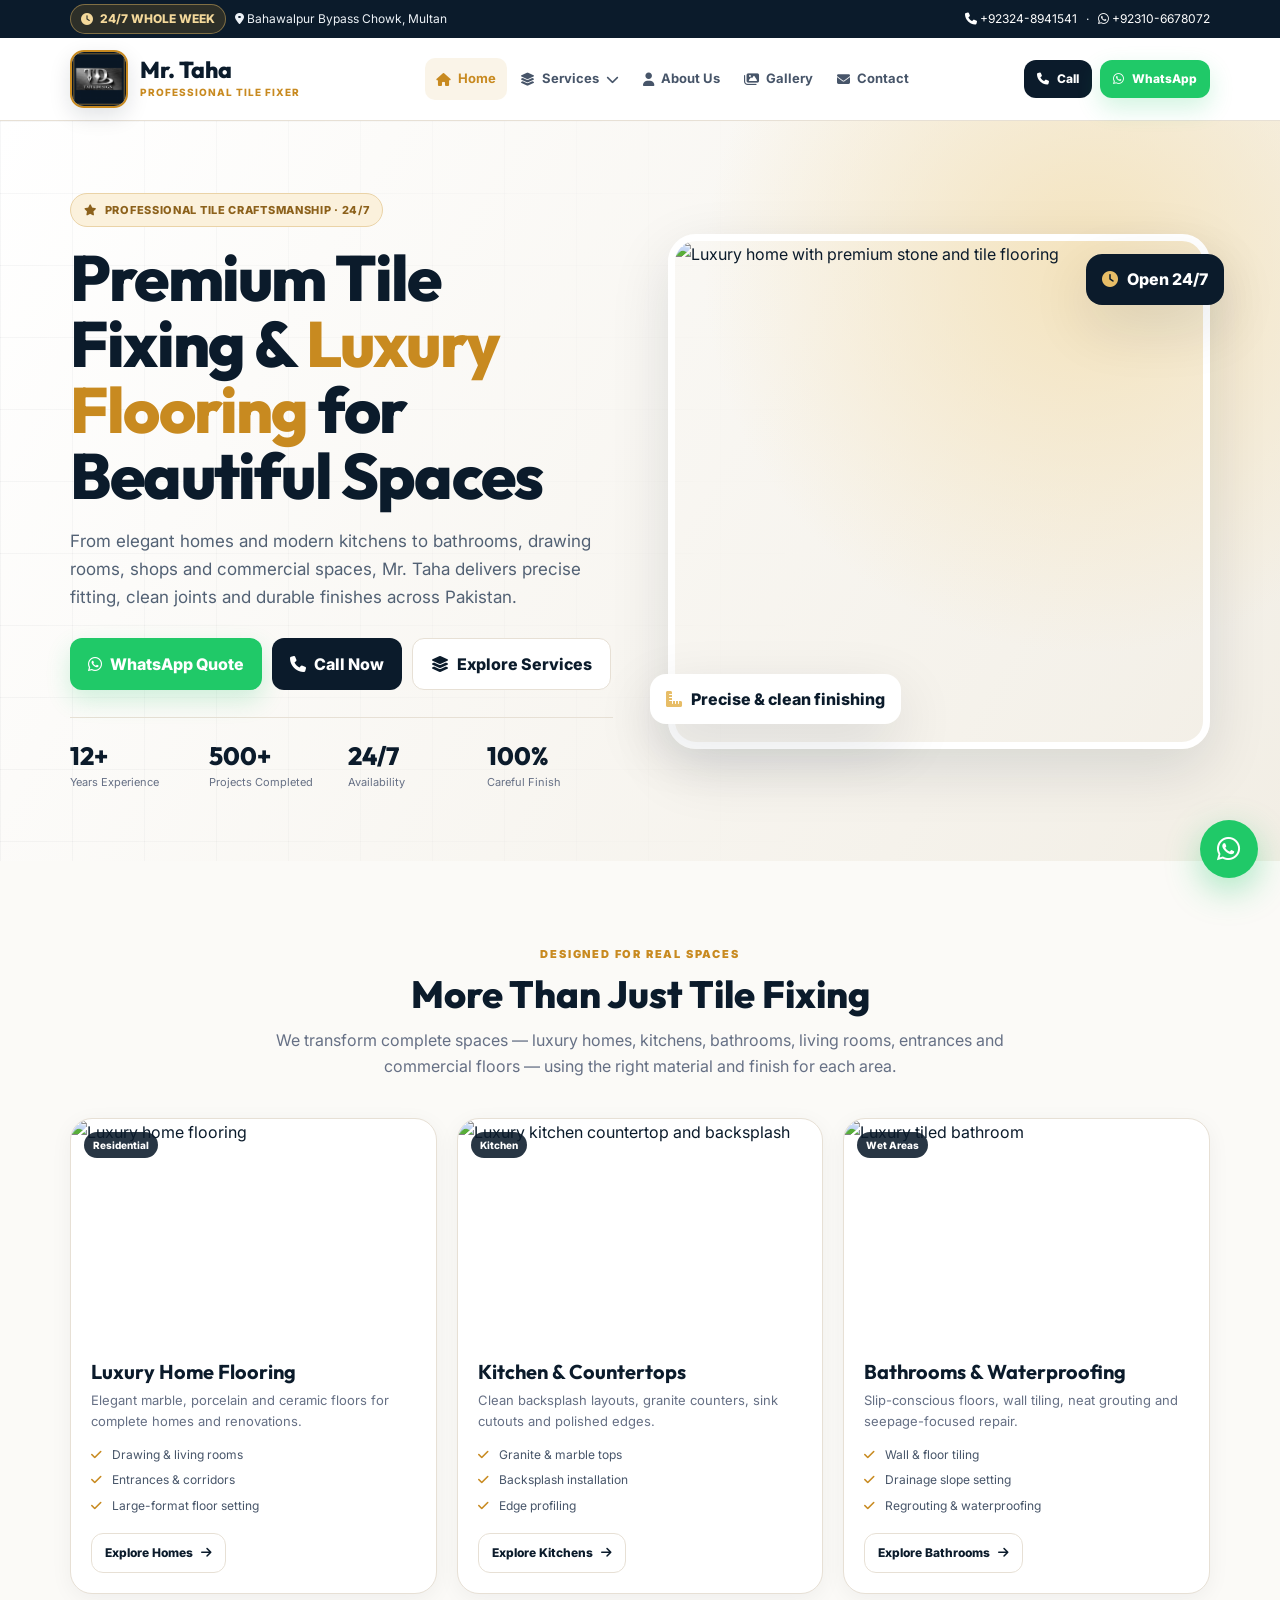
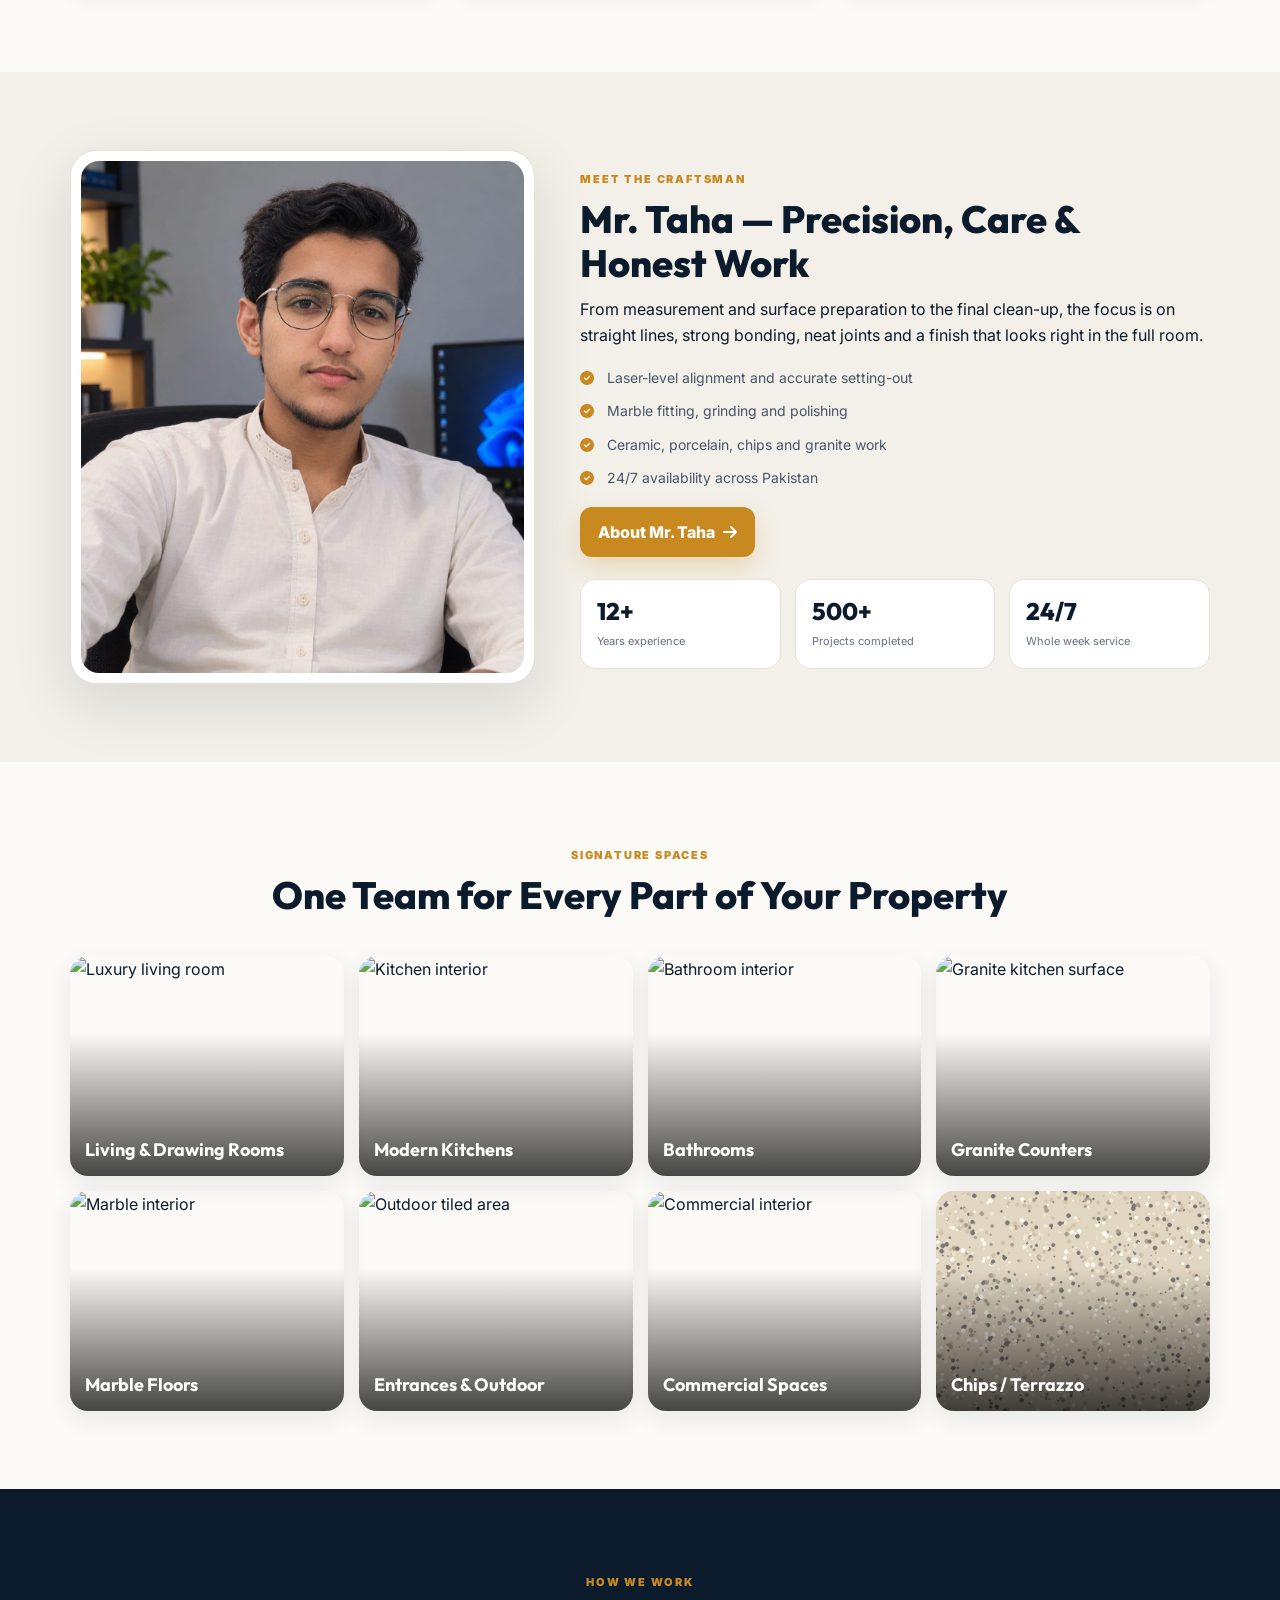
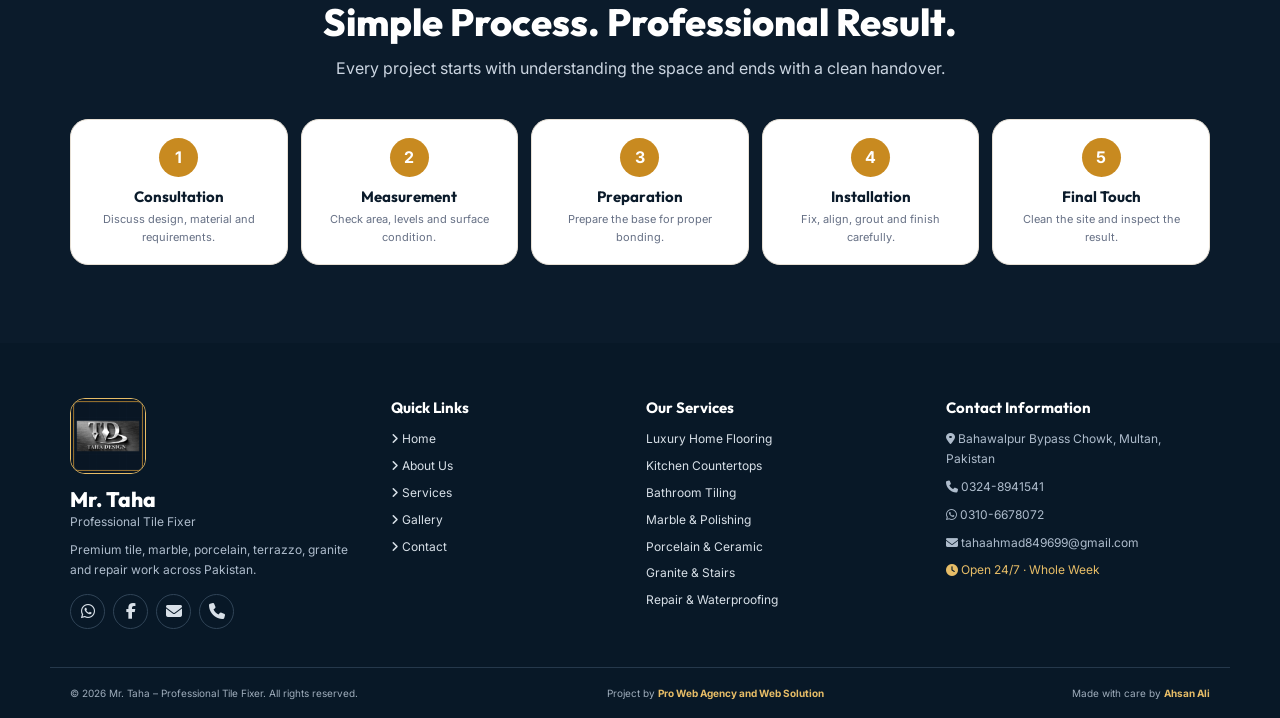
==== commit 8b160fbc: "update project" ====
--- a/index.html
+++ b/index.html
@@ -24,11 +24,11 @@
 
 <div>
 <a href="tel:03248941541">
-<i class="fa-solid fa-phone"></i> 0324-8941541
+<i class="fa-solid fa-phone"></i> +92324-8941541
 </a>
 &nbsp; · &nbsp;
 <a href="https://wa.me/923106678072">
-<i class="fa-brands fa-whatsapp"></i> 0310-6678072
+<i class="fa-brands fa-whatsapp"></i> +92310-6678072
 </a>
 </div>
 </div>
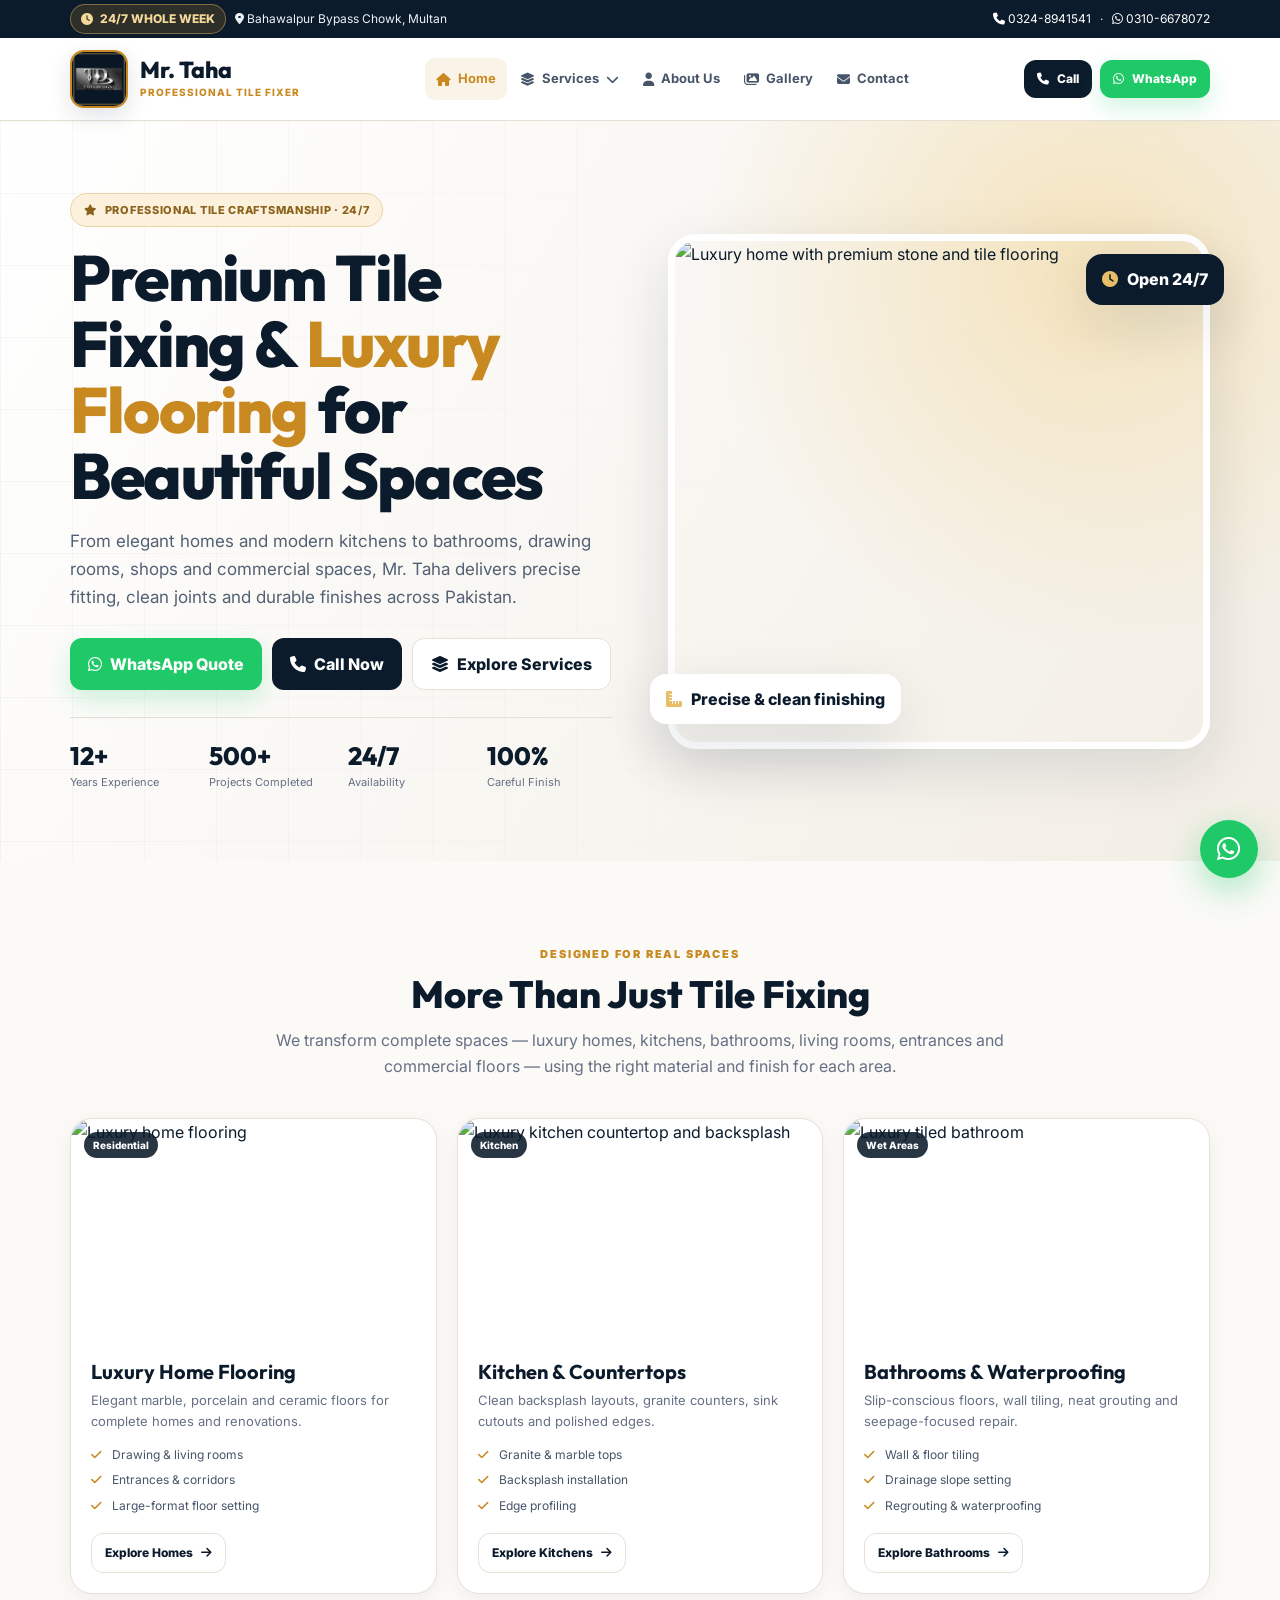
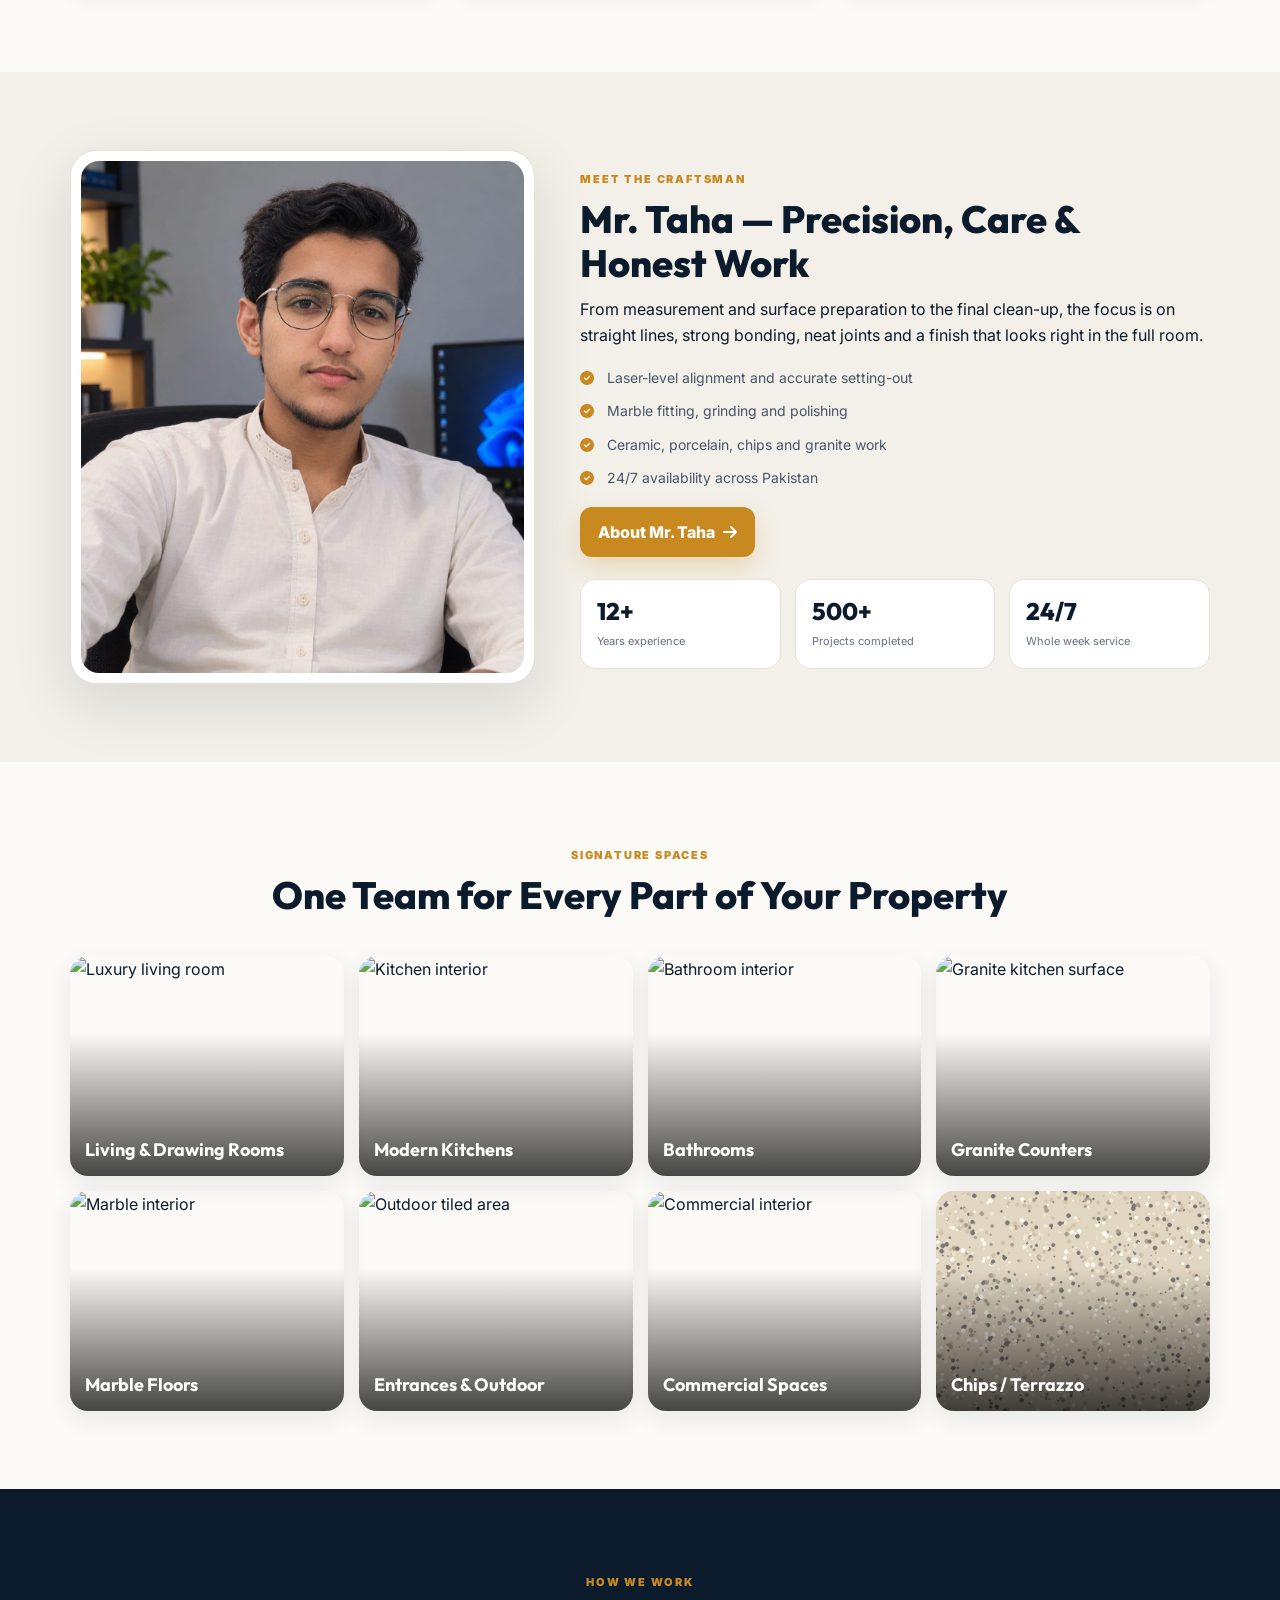
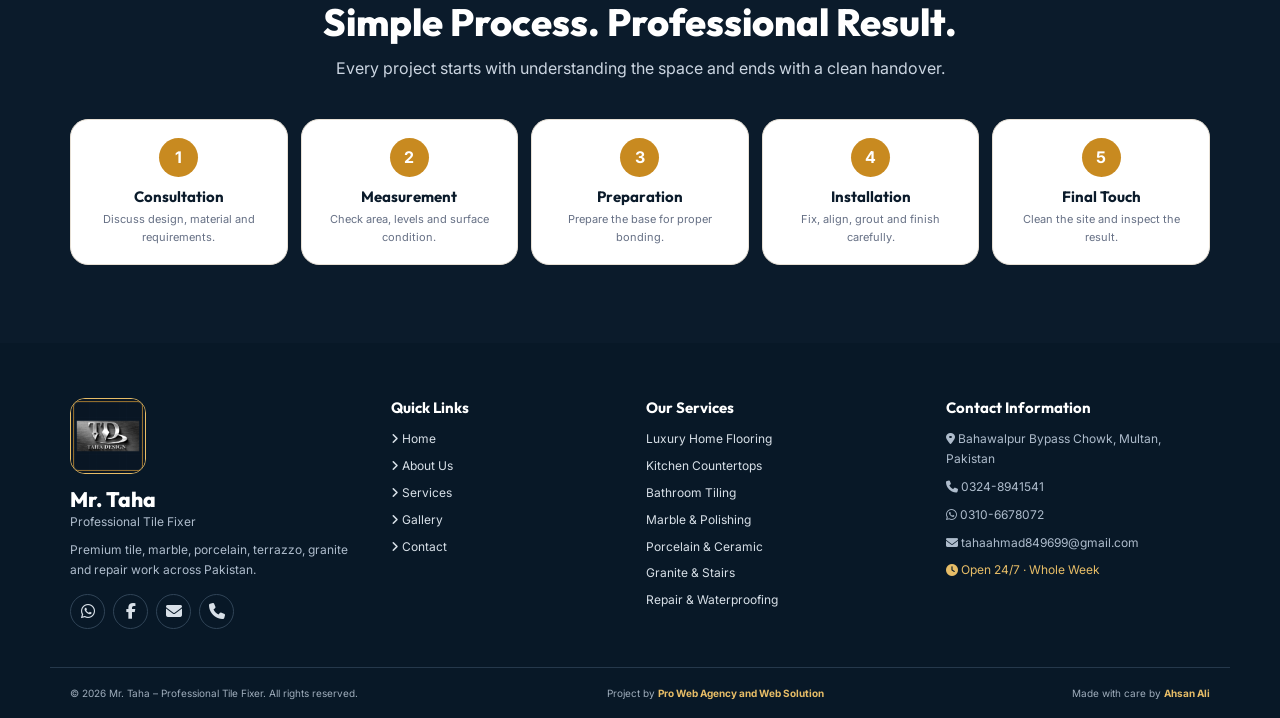
==== commit 470242b0: "update project" ====
--- a/index.html
+++ b/index.html
@@ -24,11 +24,11 @@
 
 <div>
 <a href="tel:03248941541">
-<i class="fa-solid fa-phone"></i> +92324-8941541
+<i class="fa-solid fa-phone"></i> 0324-8941541
 </a>
 &nbsp; · &nbsp;
 <a href="https://wa.me/923106678072">
-<i class="fa-brands fa-whatsapp"></i> +92310-6678072
+<i class="fa-brands fa-whatsapp"></i> 0310-6678072
 </a>
 </div>
 </div>
